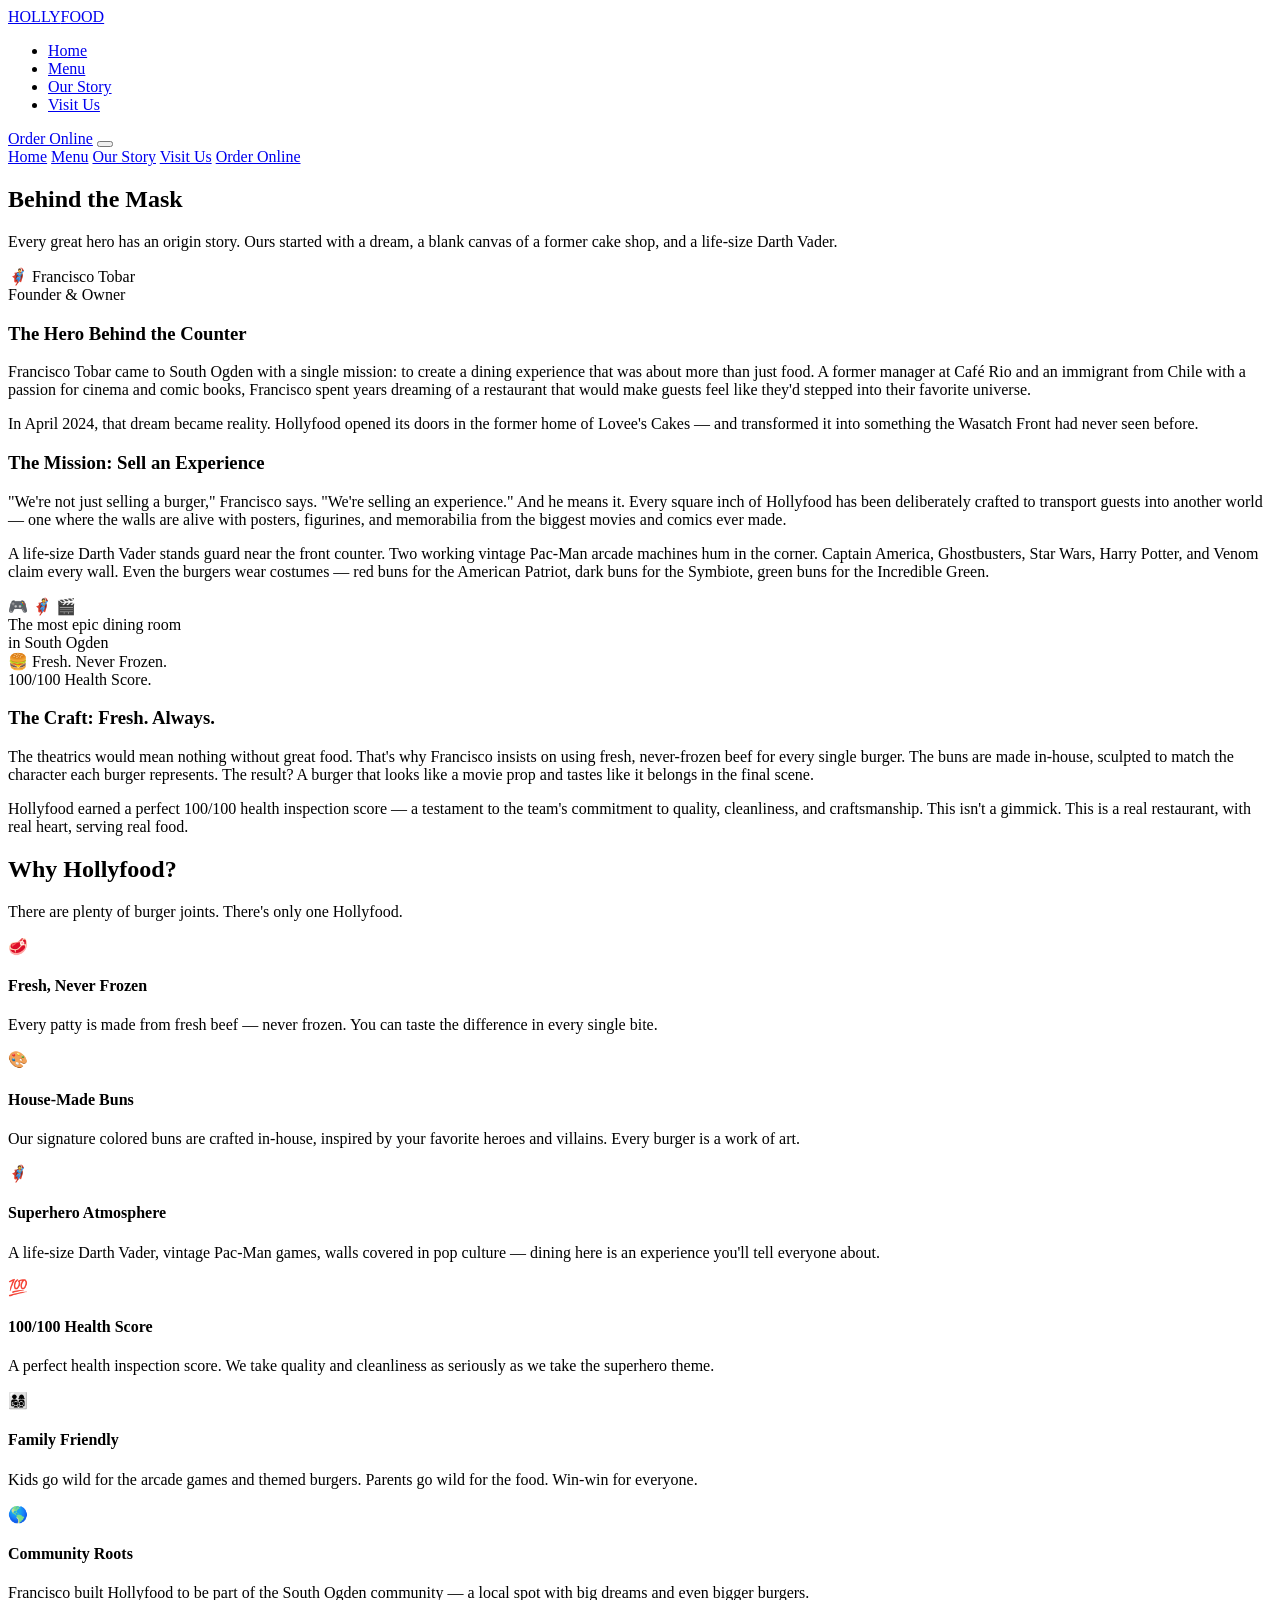
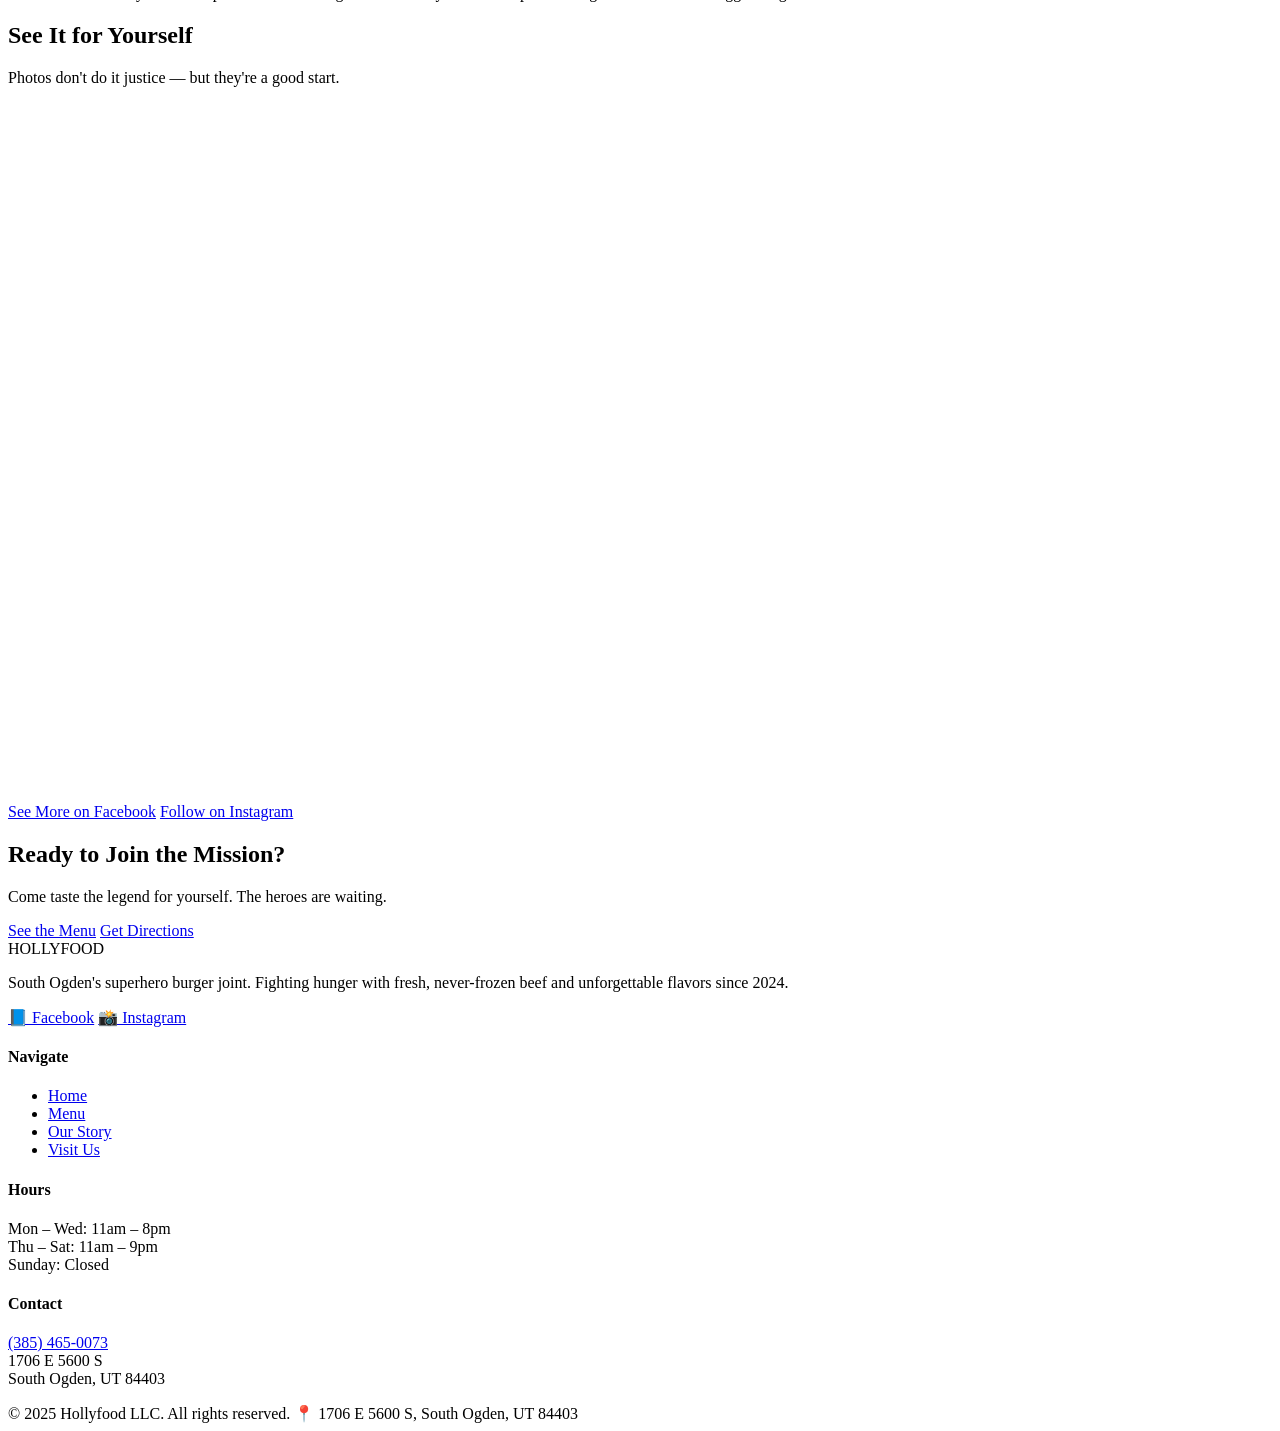
==== about.html @ c7102b8d "Add about.html" ====
<!DOCTYPE html>
<html lang="en">
<head>
  <meta charset="UTF-8" />
  <meta name="viewport" content="width=device-width, initial-scale=1.0" />
  <title>Our Story — Hollyfood | South Ogden's Superhero Burger Bar</title>
  <meta name="description" content="Meet Francisco Tobar and discover how Hollyfood brought South Ogden a superhero-themed burger experience unlike anything else in Utah. Fresh beef, pop culture vibes, and a 100/100 health score." />
  <link rel="stylesheet" href="style.css" />
</head>
<body>

  <!-- ===== NAVBAR ===== -->
  <nav class="navbar">
    <div class="navbar__inner">
      <a href="index.html" class="navbar__logo">HOLLY<span>FOOD</span></a>
      <ul class="navbar__links">
        <li><a href="index.html">Home</a></li>
        <li><a href="menu.html">Menu</a></li>
        <li><a href="about.html" class="active">Our Story</a></li>
        <li><a href="visit.html">Visit Us</a></li>
      </ul>
      <a href="https://order.online/store/hollyfood-south-ogden-28176744" target="_blank" rel="noopener" class="btn btn--primary navbar__order-btn">Order Online</a>
      <button class="navbar__hamburger" id="hamburger" aria-label="Open menu">
        <span></span><span></span><span></span>
      </button>
    </div>
    <div class="navbar__mobile-menu" id="mobileMenu">
      <a href="index.html">Home</a>
      <a href="menu.html">Menu</a>
      <a href="about.html" class="active">Our Story</a>
      <a href="visit.html">Visit Us</a>
      <a href="https://order.online/store/hollyfood-south-ogden-28176744" target="_blank" rel="noopener" class="btn btn--primary">Order Online</a>
    </div>
  </nav>

  <!-- ===== PAGE HERO ===== -->
  <section class="page-hero">
    <h1>Behind the Mask</h1>
    <p>Every great hero has an origin story. Ours started with a dream, a blank canvas of a former cake shop, and a life-size Darth Vader.</p>
  </section>

  <!-- ===== THE ORIGIN STORY ===== -->
  <section class="section section--mid">
    <div class="container">
      <div class="story-section">

        <div class="story-block">
          <div class="story-block__img">
            <!-- Add your photo here: Photo of Francisco Tobar, owner of Hollyfood -->
            🦸‍♂️ Francisco Tobar<br/>Founder &amp; Owner
          </div>
          <div class="story-block__text">
            <h3>The Hero Behind the Counter</h3>
            <p>Francisco Tobar came to South Ogden with a single mission: to create a dining experience that was about more than just food. A former manager at Café Rio and an immigrant from Chile with a passion for cinema and comic books, Francisco spent years dreaming of a restaurant that would make guests feel like they'd stepped into their favorite universe.</p>
            <p>In April 2024, that dream became reality. Hollyfood opened its doors in the former home of Lovee's Cakes — and transformed it into something the Wasatch Front had never seen before.</p>
          </div>
        </div>

        <div class="story-block">
          <div class="story-block__text">
            <h3>The Mission: Sell an Experience</h3>
            <p>"We're not just selling a burger," Francisco says. "We're selling an experience." And he means it. Every square inch of Hollyfood has been deliberately crafted to transport guests into another world — one where the walls are alive with posters, figurines, and memorabilia from the biggest movies and comics ever made.</p>
            <p>A life-size Darth Vader stands guard near the front counter. Two working vintage Pac-Man arcade machines hum in the corner. Captain America, Ghostbusters, Star Wars, Harry Potter, and Venom claim every wall. Even the burgers wear costumes — red buns for the American Patriot, dark buns for the Symbiote, green buns for the Incredible Green.</p>
          </div>
          <div class="story-block__img">
            <!-- Add your photo here: Interior shot showing superhero decor, posters, figurines, memorabilia -->
            🎮 🦸 🎬<br/>The most epic dining room<br/>in South Ogden
          </div>
        </div>

        <div class="story-block">
          <div class="story-block__img">
            <!-- Add your photo here: Close-up of a Hollyfood burger showing the colored bun and fresh ingredients -->
            🍔 Fresh. Never Frozen.<br/>100/100 Health Score.
          </div>
          <div class="story-block__text">
            <h3>The Craft: Fresh. Always.</h3>
            <p>The theatrics would mean nothing without great food. That's why Francisco insists on using fresh, never-frozen beef for every single burger. The buns are made in-house, sculpted to match the character each burger represents. The result? A burger that looks like a movie prop and tastes like it belongs in the final scene.</p>
            <p>Hollyfood earned a perfect 100/100 health inspection score — a testament to the team's commitment to quality, cleanliness, and craftsmanship. This isn't a gimmick. This is a real restaurant, with real heart, serving real food.</p>
          </div>
        </div>

      </div>
    </div>
  </section>

  <!-- ===== WHAT MAKES US DIFFERENT ===== -->
  <section class="section">
    <div class="container">
      <div class="section__header">
        <h2>Why Hollyfood?</h2>
        <p>There are plenty of burger joints. There's only one Hollyfood.</p>
      </div>
      <div class="features-grid">

        <div class="feature-card">
          <div class="feature-card__icon">🥩</div>
          <h4>Fresh, Never Frozen</h4>
          <p>Every patty is made from fresh beef — never frozen. You can taste the difference in every single bite.</p>
        </div>

        <div class="feature-card">
          <div class="feature-card__icon">🎨</div>
          <h4>House-Made Buns</h4>
          <p>Our signature colored buns are crafted in-house, inspired by your favorite heroes and villains. Every burger is a work of art.</p>
        </div>

        <div class="feature-card">
          <div class="feature-card__icon">🦸</div>
          <h4>Superhero Atmosphere</h4>
          <p>A life-size Darth Vader, vintage Pac-Man games, walls covered in pop culture — dining here is an experience you'll tell everyone about.</p>
        </div>

        <div class="feature-card">
          <div class="feature-card__icon">💯</div>
          <h4>100/100 Health Score</h4>
          <p>A perfect health inspection score. We take quality and cleanliness as seriously as we take the superhero theme.</p>
        </div>

        <div class="feature-card">
          <div class="feature-card__icon">👨‍👩‍👧‍👦</div>
          <h4>Family Friendly</h4>
          <p>Kids go wild for the arcade games and themed burgers. Parents go wild for the food. Win-win for everyone.</p>
        </div>

        <div class="feature-card">
          <div class="feature-card__icon">🌎</div>
          <h4>Community Roots</h4>
          <p>Francisco built Hollyfood to be part of the South Ogden community — a local spot with big dreams and even bigger burgers.</p>
        </div>

      </div>
    </div>
  </section>

  <!-- ===== GALLERY TEASER ===== -->
  <section class="section section--mid">
    <div class="container">
      <div class="section__header">
        <h2>See It for Yourself</h2>
        <p>Photos don't do it justice — but they're a good start.</p>
      </div>
      <div style="display: grid; grid-template-columns: repeat(2, 1fr); gap: 16px; max-width: 700px; margin: 0 auto;">
        <!-- Add your photos here: Gallery of restaurant photos -->
        <div style="aspect-ratio: 1; background: var(--color-mid); border-radius: 12px; display: flex; align-items: center; justify-content: center; color: var(--color-muted); font-size: 0.85rem; text-align: center; padding: 16px; border: 1px solid rgba(255,255,255,0.06);"><!-- Add photo: American Patriot burger close-up --></div>
        <div style="aspect-ratio: 1; background: var(--color-mid); border-radius: 12px; display: flex; align-items: center; justify-content: center; color: var(--color-muted); font-size: 0.85rem; text-align: center; padding: 16px; border: 1px solid rgba(255,255,255,0.06);"><!-- Add photo: Symbiote burger with bacon tongue --></div>
        <div style="aspect-ratio: 1; background: var(--color-mid); border-radius: 12px; display: flex; align-items: center; justify-content: center; color: var(--color-muted); font-size: 0.85rem; text-align: center; padding: 16px; border: 1px solid rgba(255,255,255,0.06);"><!-- Add photo: Interior showing Darth Vader figure --></div>
        <div style="aspect-ratio: 1; background: var(--color-mid); border-radius: 12px; display: flex; align-items: center; justify-content: center; color: var(--color-muted); font-size: 0.85rem; text-align: center; padding: 16px; border: 1px solid rgba(255,255,255,0.06);"><!-- Add photo: Vintage Pac-Man arcade games --></div>
      </div>
      <div class="text-center mt-xl">
        <a href="https://www.facebook.com/HollyFood.Utah/" target="_blank" rel="noopener" class="btn btn--accent">See More on Facebook</a>
        <a href="https://www.instagram.com/hollyfoodut/" target="_blank" rel="noopener" class="btn btn--outline">Follow on Instagram</a>
      </div>
    </div>
  </section>

  <!-- ===== CTA ===== -->
  <section class="cta-banner">
    <div class="container">
      <h2>Ready to Join the Mission?</h2>
      <p>Come taste the legend for yourself. The heroes are waiting.</p>
      <div>
        <a href="menu.html" class="btn btn--accent">See the Menu</a>
        <a href="visit.html" class="btn btn--outline">Get Directions</a>
      </div>
    </div>
  </section>

  <!-- ===== FOOTER ===== -->
  <footer class="footer">
    <div class="container">
      <div class="footer__grid">
        <div class="footer__brand">
          <span class="logo">HOLLY<span>FOOD</span></span>
          <p>South Ogden's superhero burger joint. Fighting hunger with fresh, never-frozen beef and unforgettable flavors since 2024.</p>
          <div class="footer__social">
            <a href="https://www.facebook.com/HollyFood.Utah/" target="_blank" rel="noopener">📘 Facebook</a>
            <a href="https://www.instagram.com/hollyfoodut/" target="_blank" rel="noopener">📸 Instagram</a>
          </div>
        </div>
        <div class="footer__col">
          <h4>Navigate</h4>
          <ul>
            <li><a href="index.html">Home</a></li>
            <li><a href="menu.html">Menu</a></li>
            <li><a href="about.html">Our Story</a></li>
            <li><a href="visit.html">Visit Us</a></li>
          </ul>
        </div>
        <div class="footer__col">
          <h4>Hours</h4>
          <p>Mon – Wed: 11am – 8pm<br/>Thu – Sat: 11am – 9pm<br/>Sunday: Closed</p>
          <h4 class="mt-lg">Contact</h4>
          <p><a href="tel:3854650073">(385) 465-0073</a><br/>1706 E 5600 S<br/>South Ogden, UT 84403</p>
        </div>
      </div>
      <div class="footer__bottom">
        <span>© 2025 Hollyfood LLC. All rights reserved.</span>
        <span>📍 1706 E 5600 S, South Ogden, UT 84403</span>
      </div>
    </div>
  </footer>

  <script>
    const hamburger = document.getElementById('hamburger');
    const mobileMenu = document.getElementById('mobileMenu');
    hamburger.addEventListener('click', () => {
      mobileMenu.classList.toggle('open');
    });
  </script>
</body>
</html>
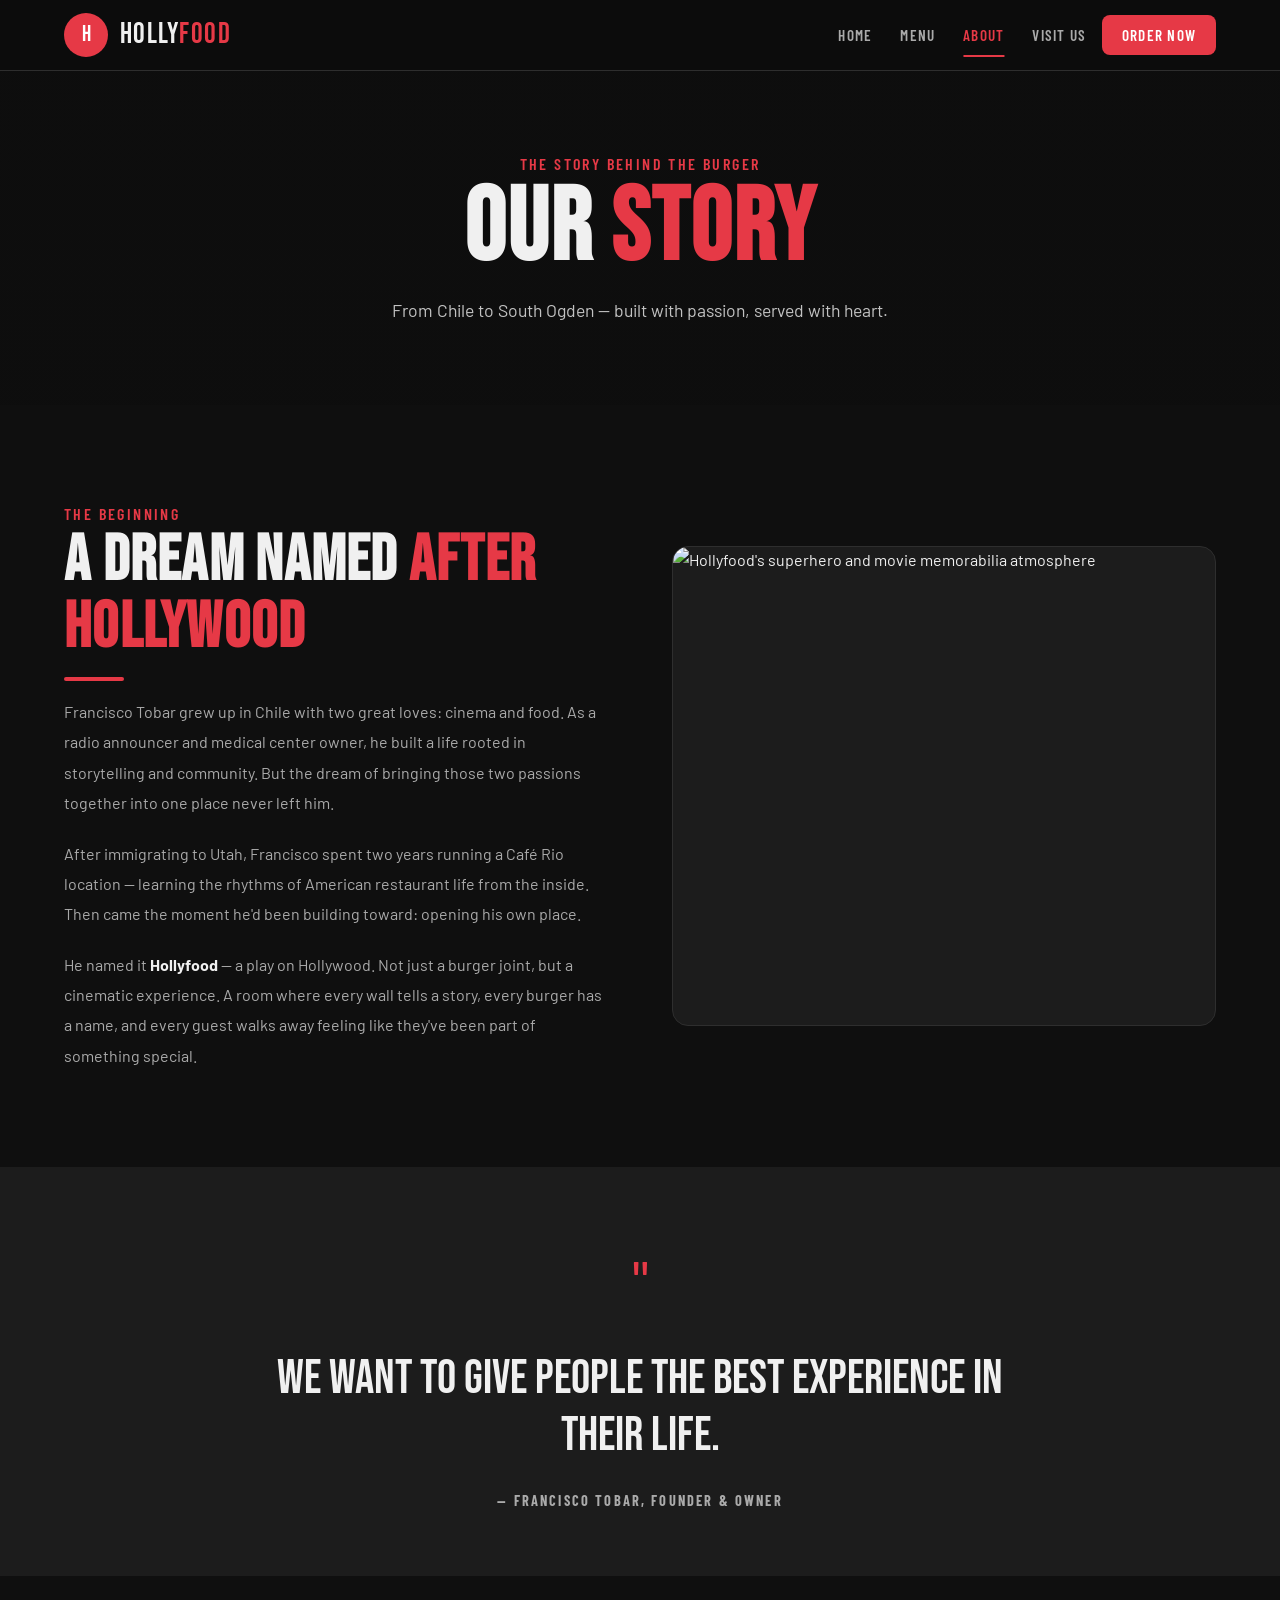
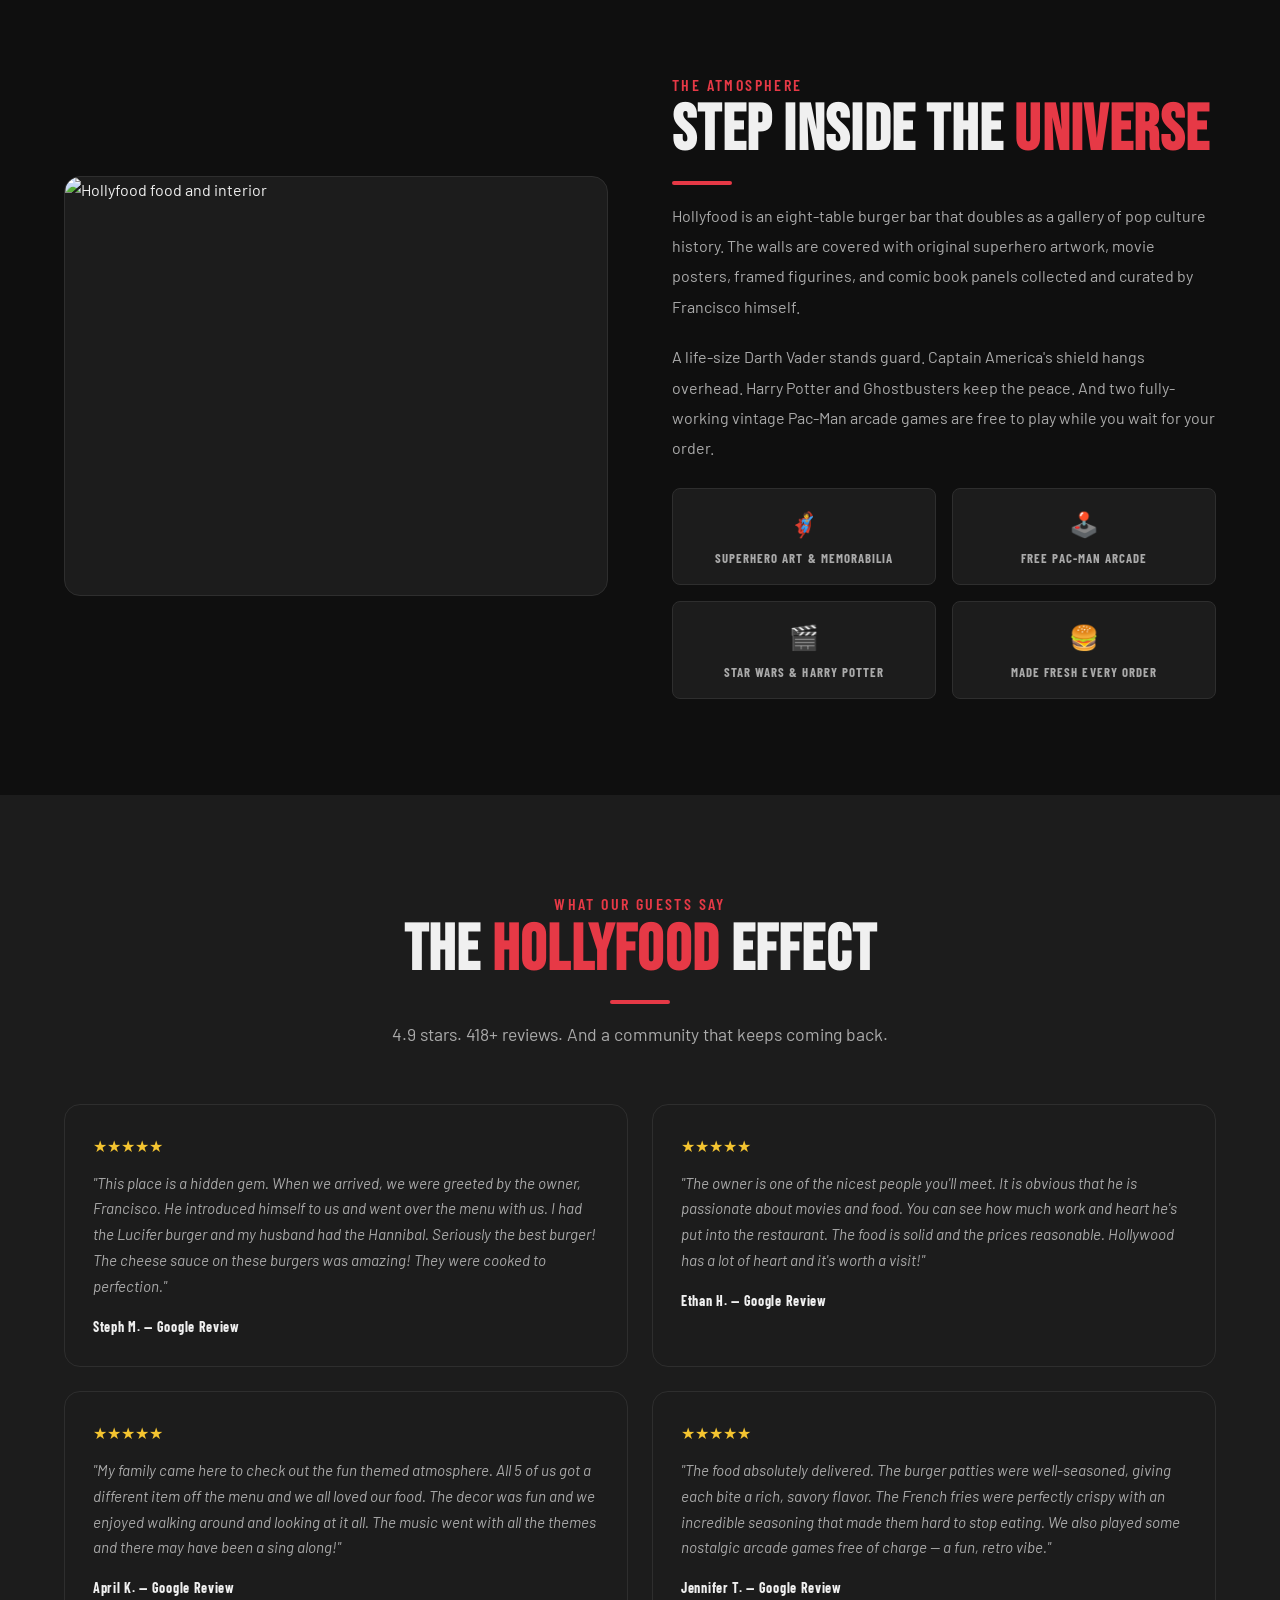
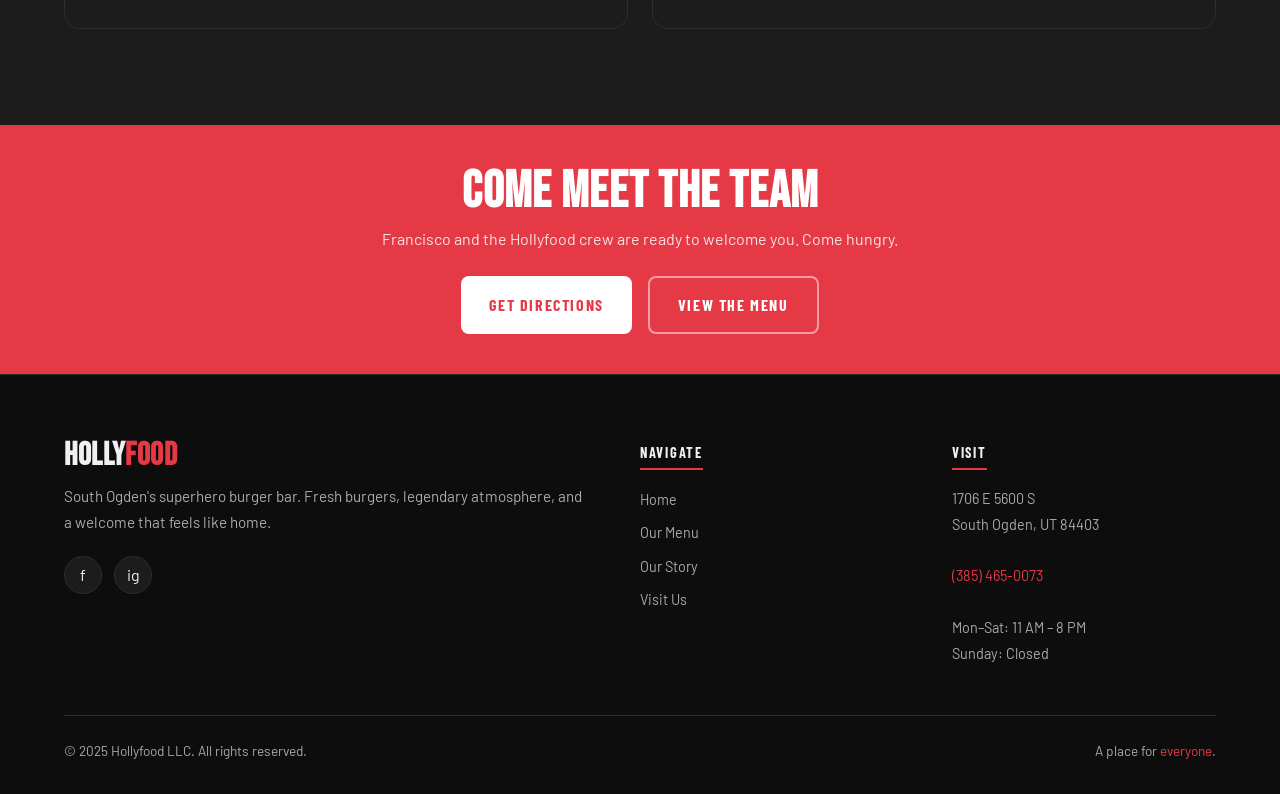
==== commit 31484fec: "Update about.html with refreshed design" ====
--- a/about.html
+++ b/about.html
@@ -4,209 +4,240 @@
   <meta charset="UTF-8" />
   <meta name="viewport" content="width=device-width, initial-scale=1.0" />
   <title>Our Story — Hollyfood | South Ogden's Superhero Burger Bar</title>
-  <meta name="description" content="Meet Francisco Tobar and discover how Hollyfood brought South Ogden a superhero-themed burger experience unlike anything else in Utah. Fresh beef, pop culture vibes, and a 100/100 health score." />
+  <meta name="description" content="Meet Francisco Tobar, the Chilean-born dreamer behind Hollyfood. A burger bar built on passion for cinema, incredible food, and welcoming every guest like family." />
   <link rel="stylesheet" href="style.css" />
 </head>
 <body>
 
-  <!-- ===== NAVBAR ===== -->
-  <nav class="navbar">
-    <div class="navbar__inner">
-      <a href="index.html" class="navbar__logo">HOLLY<span>FOOD</span></a>
-      <ul class="navbar__links">
-        <li><a href="index.html">Home</a></li>
-        <li><a href="menu.html">Menu</a></li>
-        <li><a href="about.html" class="active">Our Story</a></li>
-        <li><a href="visit.html">Visit Us</a></li>
-      </ul>
-      <a href="https://order.online/store/hollyfood-south-ogden-28176744" target="_blank" rel="noopener" class="btn btn--primary navbar__order-btn">Order Online</a>
-      <button class="navbar__hamburger" id="hamburger" aria-label="Open menu">
+  <!-- NAV -->
+  <nav id="main-nav">
+    <div class="nav-inner">
+      <a href="index.html" class="nav-logo" aria-label="Hollyfood Home">
+        <div class="nav-logo-icon">H</div>
+        <span class="nav-logo-text">Holly<span>food</span></span>
+      </a>
+      <div class="nav-links">
+        <a href="index.html">Home</a>
+        <a href="menu.html">Menu</a>
+        <a href="about.html" class="active">About</a>
+        <a href="visit.html">Visit Us</a>
+        <a href="visit.html#order" class="nav-cta">Order Now</a>
+      </div>
+      <button class="nav-toggle" id="nav-toggle" aria-label="Toggle menu">
         <span></span><span></span><span></span>
       </button>
     </div>
-    <div class="navbar__mobile-menu" id="mobileMenu">
+    <div class="nav-mobile" id="nav-mobile">
       <a href="index.html">Home</a>
       <a href="menu.html">Menu</a>
-      <a href="about.html" class="active">Our Story</a>
+      <a href="about.html" class="active">About</a>
       <a href="visit.html">Visit Us</a>
-      <a href="https://order.online/store/hollyfood-south-ogden-28176744" target="_blank" rel="noopener" class="btn btn--primary">Order Online</a>
+      <a href="visit.html#order">Order Now</a>
     </div>
   </nav>
 
-  <!-- ===== PAGE HERO ===== -->
-  <section class="page-hero">
-    <h1>Behind the Mask</h1>
-    <p>Every great hero has an origin story. Ours started with a dream, a blank canvas of a former cake shop, and a life-size Darth Vader.</p>
-  </section>
-
-  <!-- ===== THE ORIGIN STORY ===== -->
-  <section class="section section--mid">
-    <div class="container">
-      <div class="story-section">
-
-        <div class="story-block">
-          <div class="story-block__img">
-            <!-- Add your photo here: Photo of Francisco Tobar, owner of Hollyfood -->
-            🦸‍♂️ Francisco Tobar<br/>Founder &amp; Owner
-          </div>
-          <div class="story-block__text">
-            <h3>The Hero Behind the Counter</h3>
-            <p>Francisco Tobar came to South Ogden with a single mission: to create a dining experience that was about more than just food. A former manager at Café Rio and an immigrant from Chile with a passion for cinema and comic books, Francisco spent years dreaming of a restaurant that would make guests feel like they'd stepped into their favorite universe.</p>
-            <p>In April 2024, that dream became reality. Hollyfood opened its doors in the former home of Lovee's Cakes — and transformed it into something the Wasatch Front had never seen before.</p>
-          </div>
-        </div>
-
-        <div class="story-block">
-          <div class="story-block__text">
-            <h3>The Mission: Sell an Experience</h3>
-            <p>"We're not just selling a burger," Francisco says. "We're selling an experience." And he means it. Every square inch of Hollyfood has been deliberately crafted to transport guests into another world — one where the walls are alive with posters, figurines, and memorabilia from the biggest movies and comics ever made.</p>
-            <p>A life-size Darth Vader stands guard near the front counter. Two working vintage Pac-Man arcade machines hum in the corner. Captain America, Ghostbusters, Star Wars, Harry Potter, and Venom claim every wall. Even the burgers wear costumes — red buns for the American Patriot, dark buns for the Symbiote, green buns for the Incredible Green.</p>
-          </div>
-          <div class="story-block__img">
-            <!-- Add your photo here: Interior shot showing superhero decor, posters, figurines, memorabilia -->
-            🎮 🦸 🎬<br/>The most epic dining room<br/>in South Ogden
-          </div>
-        </div>
-
-        <div class="story-block">
-          <div class="story-block__img">
-            <!-- Add your photo here: Close-up of a Hollyfood burger showing the colored bun and fresh ingredients -->
-            🍔 Fresh. Never Frozen.<br/>100/100 Health Score.
-          </div>
-          <div class="story-block__text">
-            <h3>The Craft: Fresh. Always.</h3>
-            <p>The theatrics would mean nothing without great food. That's why Francisco insists on using fresh, never-frozen beef for every single burger. The buns are made in-house, sculpted to match the character each burger represents. The result? A burger that looks like a movie prop and tastes like it belongs in the final scene.</p>
-            <p>Hollyfood earned a perfect 100/100 health inspection score — a testament to the team's commitment to quality, cleanliness, and craftsmanship. This isn't a gimmick. This is a real restaurant, with real heart, serving real food.</p>
-          </div>
-        </div>
-
-      </div>
-    </div>
-  </section>
-
-  <!-- ===== WHAT MAKES US DIFFERENT ===== -->
-  <section class="section">
-    <div class="container">
-      <div class="section__header">
-        <h2>Why Hollyfood?</h2>
-        <p>There are plenty of burger joints. There's only one Hollyfood.</p>
-      </div>
-      <div class="features-grid">
-
-        <div class="feature-card">
-          <div class="feature-card__icon">🥩</div>
-          <h4>Fresh, Never Frozen</h4>
-          <p>Every patty is made from fresh beef — never frozen. You can taste the difference in every single bite.</p>
-        </div>
-
-        <div class="feature-card">
-          <div class="feature-card__icon">🎨</div>
-          <h4>House-Made Buns</h4>
-          <p>Our signature colored buns are crafted in-house, inspired by your favorite heroes and villains. Every burger is a work of art.</p>
-        </div>
-
-        <div class="feature-card">
-          <div class="feature-card__icon">🦸</div>
-          <h4>Superhero Atmosphere</h4>
-          <p>A life-size Darth Vader, vintage Pac-Man games, walls covered in pop culture — dining here is an experience you'll tell everyone about.</p>
-        </div>
-
-        <div class="feature-card">
-          <div class="feature-card__icon">💯</div>
-          <h4>100/100 Health Score</h4>
-          <p>A perfect health inspection score. We take quality and cleanliness as seriously as we take the superhero theme.</p>
-        </div>
-
-        <div class="feature-card">
-          <div class="feature-card__icon">👨‍👩‍👧‍👦</div>
-          <h4>Family Friendly</h4>
-          <p>Kids go wild for the arcade games and themed burgers. Parents go wild for the food. Win-win for everyone.</p>
-        </div>
-
-        <div class="feature-card">
-          <div class="feature-card__icon">🌎</div>
-          <h4>Community Roots</h4>
-          <p>Francisco built Hollyfood to be part of the South Ogden community — a local spot with big dreams and even bigger burgers.</p>
-        </div>
-
-      </div>
-    </div>
-  </section>
-
-  <!-- ===== GALLERY TEASER ===== -->
-  <section class="section section--mid">
-    <div class="container">
-      <div class="section__header">
-        <h2>See It for Yourself</h2>
-        <p>Photos don't do it justice — but they're a good start.</p>
-      </div>
-      <div style="display: grid; grid-template-columns: repeat(2, 1fr); gap: 16px; max-width: 700px; margin: 0 auto;">
-        <!-- Add your photos here: Gallery of restaurant photos -->
-        <div style="aspect-ratio: 1; background: var(--color-mid); border-radius: 12px; display: flex; align-items: center; justify-content: center; color: var(--color-muted); font-size: 0.85rem; text-align: center; padding: 16px; border: 1px solid rgba(255,255,255,0.06);"><!-- Add photo: American Patriot burger close-up --></div>
-        <div style="aspect-ratio: 1; background: var(--color-mid); border-radius: 12px; display: flex; align-items: center; justify-content: center; color: var(--color-muted); font-size: 0.85rem; text-align: center; padding: 16px; border: 1px solid rgba(255,255,255,0.06);"><!-- Add photo: Symbiote burger with bacon tongue --></div>
-        <div style="aspect-ratio: 1; background: var(--color-mid); border-radius: 12px; display: flex; align-items: center; justify-content: center; color: var(--color-muted); font-size: 0.85rem; text-align: center; padding: 16px; border: 1px solid rgba(255,255,255,0.06);"><!-- Add photo: Interior showing Darth Vader figure --></div>
-        <div style="aspect-ratio: 1; background: var(--color-mid); border-radius: 12px; display: flex; align-items: center; justify-content: center; color: var(--color-muted); font-size: 0.85rem; text-align: center; padding: 16px; border: 1px solid rgba(255,255,255,0.06);"><!-- Add photo: Vintage Pac-Man arcade games --></div>
-      </div>
-      <div class="text-center mt-xl">
-        <a href="https://www.facebook.com/HollyFood.Utah/" target="_blank" rel="noopener" class="btn btn--accent">See More on Facebook</a>
-        <a href="https://www.instagram.com/hollyfoodut/" target="_blank" rel="noopener" class="btn btn--outline">Follow on Instagram</a>
-      </div>
-    </div>
-  </section>
-
-  <!-- ===== CTA ===== -->
-  <section class="cta-banner">
-    <div class="container">
-      <h2>Ready to Join the Mission?</h2>
-      <p>Come taste the legend for yourself. The heroes are waiting.</p>
-      <div>
-        <a href="menu.html" class="btn btn--accent">See the Menu</a>
-        <a href="visit.html" class="btn btn--outline">Get Directions</a>
-      </div>
-    </div>
-  </section>
-
-  <!-- ===== FOOTER ===== -->
-  <footer class="footer">
-    <div class="container">
-      <div class="footer__grid">
-        <div class="footer__brand">
-          <span class="logo">HOLLY<span>FOOD</span></span>
-          <p>South Ogden's superhero burger joint. Fighting hunger with fresh, never-frozen beef and unforgettable flavors since 2024.</p>
-          <div class="footer__social">
-            <a href="https://www.facebook.com/HollyFood.Utah/" target="_blank" rel="noopener">📘 Facebook</a>
-            <a href="https://www.instagram.com/hollyfoodut/" target="_blank" rel="noopener">📸 Instagram</a>
-          </div>
-        </div>
-        <div class="footer__col">
+  <!-- PAGE HERO -->
+  <div class="page-hero">
+    <div class="hero-bg" style="background-image: url('https://maps.googleapis.com/maps/api/place/photo?maxwidth=1400&photo_reference=[base64]&key=AIzaSyDHy2hvJktkHKO5pfXkhJdqltlngdhf1ts'); background-position: center;"></div>
+    <div class="hero-overlay"></div>
+    <div class="page-hero-content">
+      <span class="subheading">The Story Behind the Burger</span>
+      <h1>Our <span class="text-accent">Story</span></h1>
+      <p>From Chile to South Ogden — built with passion, served with heart.</p>
+    </div>
+  </div>
+
+  <!-- THE STORY -->
+  <section>
+    <div class="container">
+      <div class="grid-2" style="gap: 4rem; align-items: center;">
+        <div class="reveal">
+          <span class="subheading">The Beginning</span>
+          <h2>A Dream Named <span class="text-accent">After Hollywood</span></h2>
+          <div class="accent-divider" style="margin: 1rem 0;"></div>
+          <p style="color: var(--color-text-muted); line-height: 1.9; margin-bottom: 1.25rem;">
+            Francisco Tobar grew up in Chile with two great loves: cinema and food. As a radio announcer and medical center owner, he built a life rooted in storytelling and community. But the dream of bringing those two passions together into one place never left him.
+          </p>
+          <p style="color: var(--color-text-muted); line-height: 1.9; margin-bottom: 1.25rem;">
+            After immigrating to Utah, Francisco spent two years running a Café Rio location — learning the rhythms of American restaurant life from the inside. Then came the moment he'd been building toward: opening his own place.
+          </p>
+          <p style="color: var(--color-text-muted); line-height: 1.9;">
+            He named it <strong style="color: var(--color-text);">Hollyfood</strong> — a play on Hollywood. Not just a burger joint, but a cinematic experience. A room where every wall tells a story, every burger has a name, and every guest walks away feeling like they've been part of something special.
+          </p>
+        </div>
+        <div class="reveal reveal-delay-2">
+          <div class="photo-card card" style="height: 480px;">
+            <img
+              src="https://maps.googleapis.com/maps/api/place/photo?maxwidth=800&photo_reference=[base64]&key=AIzaSyDHy2hvJktkHKO5pfXkhJdqltlngdhf1ts"
+              alt="Hollyfood's superhero and movie memorabilia atmosphere"
+              style="width:100%; height:100%; object-fit: cover;"
+            />
+          </div>
+        </div>
+      </div>
+    </div>
+  </section>
+
+  <!-- MISSION QUOTE -->
+  <section class="bg-surface" style="padding: 4rem 0;">
+    <div class="container text-center">
+      <div class="reveal">
+        <div style="font-size: 4rem; margin-bottom: 1rem; color: var(--color-accent);">"</div>
+        <blockquote style="font-family: var(--font-heading); font-size: clamp(1.8rem, 4vw, 3rem); line-height: 1.2; color: var(--color-text); max-width: 800px; margin: 0 auto;">
+          We want to give people the best experience in their life.
+        </blockquote>
+        <div style="font-family: var(--font-subheading); font-size: 0.9rem; font-weight: 700; letter-spacing: 0.15em; text-transform: uppercase; color: var(--color-text-muted); margin-top: 1.5rem;">
+          — Francisco Tobar, Founder &amp; Owner
+        </div>
+      </div>
+    </div>
+  </section>
+
+  <!-- THE PLACE -->
+  <section>
+    <div class="container">
+      <div class="grid-2" style="gap: 4rem; align-items: center;">
+        <div class="reveal">
+          <div class="photo-card card" style="height: 420px;">
+            <img
+              src="https://maps.googleapis.com/maps/api/place/photo?maxwidth=800&photo_reference=[base64]&key=AIzaSyDHy2hvJktkHKO5pfXkhJdqltlngdhf1ts"
+              alt="Hollyfood food and interior"
+              style="width:100%; height:100%; object-fit:cover;"
+            />
+          </div>
+        </div>
+        <div class="reveal reveal-delay-2">
+          <span class="subheading">The Atmosphere</span>
+          <h2>Step Inside the <span class="text-accent">Universe</span></h2>
+          <div class="accent-divider" style="margin: 1rem 0;"></div>
+          <p style="color: var(--color-text-muted); line-height: 1.9; margin-bottom: 1.25rem;">
+            Hollyfood is an eight-table burger bar that doubles as a gallery of pop culture history. The walls are covered with original superhero artwork, movie posters, framed figurines, and comic book panels collected and curated by Francisco himself.
+          </p>
+          <p style="color: var(--color-text-muted); line-height: 1.9; margin-bottom: 1.5rem;">
+            A life-size Darth Vader stands guard. Captain America's shield hangs overhead. Harry Potter and Ghostbusters keep the peace. And two fully-working vintage Pac-Man arcade games are free to play while you wait for your order.
+          </p>
+          <div class="grid-2" style="gap: 1rem;">
+            <div style="background: var(--color-surface); border: 1px solid var(--color-border); border-radius: var(--radius); padding: 1rem; text-align: center;">
+              <div style="font-size: 1.5rem; margin-bottom: 0.3rem;">🦸</div>
+              <div style="font-family: var(--font-subheading); font-size: 0.8rem; font-weight: 700; text-transform: uppercase; letter-spacing: 0.08em; color: var(--color-text-muted);">Superhero Art &amp; Memorabilia</div>
+            </div>
+            <div style="background: var(--color-surface); border: 1px solid var(--color-border); border-radius: var(--radius); padding: 1rem; text-align: center;">
+              <div style="font-size: 1.5rem; margin-bottom: 0.3rem;">🕹️</div>
+              <div style="font-family: var(--font-subheading); font-size: 0.8rem; font-weight: 700; text-transform: uppercase; letter-spacing: 0.08em; color: var(--color-text-muted);">Free Pac-Man Arcade</div>
+            </div>
+            <div style="background: var(--color-surface); border: 1px solid var(--color-border); border-radius: var(--radius); padding: 1rem; text-align: center;">
+              <div style="font-size: 1.5rem; margin-bottom: 0.3rem;">🎬</div>
+              <div style="font-family: var(--font-subheading); font-size: 0.8rem; font-weight: 700; text-transform: uppercase; letter-spacing: 0.08em; color: var(--color-text-muted);">Star Wars &amp; Harry Potter</div>
+            </div>
+            <div style="background: var(--color-surface); border: 1px solid var(--color-border); border-radius: var(--radius); padding: 1rem; text-align: center;">
+              <div style="font-size: 1.5rem; margin-bottom: 0.3rem;">🍔</div>
+              <div style="font-family: var(--font-subheading); font-size: 0.8rem; font-weight: 700; text-transform: uppercase; letter-spacing: 0.08em; color: var(--color-text-muted);">Made Fresh Every Order</div>
+            </div>
+          </div>
+        </div>
+      </div>
+    </div>
+  </section>
+
+  <!-- REVIEWS -->
+  <section class="bg-surface">
+    <div class="container">
+      <div class="section-header reveal">
+        <span class="subheading">What Our Guests Say</span>
+        <h2>The <span class="text-accent">Hollyfood</span> Effect</h2>
+        <div class="accent-divider"></div>
+        <p>4.9 stars. 418+ reviews. And a community that keeps coming back.</p>
+      </div>
+      <div class="grid-2">
+        <div class="review-card reveal reveal-delay-1">
+          <div class="review-stars">★★★★★</div>
+          <p class="review-text">"This place is a hidden gem. When we arrived, we were greeted by the owner, Francisco. He introduced himself to us and went over the menu with us. I had the Lucifer burger and my husband had the Hannibal. Seriously the best burger! The cheese sauce on these burgers was amazing! They were cooked to perfection."</p>
+          <div class="review-author">Steph M. — Google Review</div>
+        </div>
+        <div class="review-card reveal reveal-delay-2">
+          <div class="review-stars">★★★★★</div>
+          <p class="review-text">"The owner is one of the nicest people you'll meet. It is obvious that he is passionate about movies and food. You can see how much work and heart he's put into the restaurant. The food is solid and the prices reasonable. Hollywood has a lot of heart and it's worth a visit!"</p>
+          <div class="review-author">Ethan H. — Google Review</div>
+        </div>
+        <div class="review-card reveal reveal-delay-1">
+          <div class="review-stars">★★★★★</div>
+          <p class="review-text">"My family came here to check out the fun themed atmosphere. All 5 of us got a different item off the menu and we all loved our food. The decor was fun and we enjoyed walking around and looking at it all. The music went with all the themes and there may have been a sing along!"</p>
+          <div class="review-author">April K. — Google Review</div>
+        </div>
+        <div class="review-card reveal reveal-delay-2">
+          <div class="review-stars">★★★★★</div>
+          <p class="review-text">"The food absolutely delivered. The burger patties were well-seasoned, giving each bite a rich, savory flavor. The French fries were perfectly crispy with an incredible seasoning that made them hard to stop eating. We also played some nostalgic arcade games free of charge — a fun, retro vibe."</p>
+          <div class="review-author">Jennifer T. — Google Review</div>
+        </div>
+      </div>
+    </div>
+  </section>
+
+  <!-- CTA -->
+  <div class="cta-strip reveal">
+    <div class="container">
+      <h2>Come Meet the Team</h2>
+      <p>Francisco and the Hollyfood crew are ready to welcome you. Come hungry.</p>
+      <div style="display: flex; gap: 1rem; justify-content: center; flex-wrap: wrap; margin-top: 1.25rem;">
+        <a href="visit.html" class="btn" style="background:#fff; color: var(--color-accent);">Get Directions</a>
+        <a href="menu.html" class="btn btn-outline">View the Menu</a>
+      </div>
+    </div>
+  </div>
+
+  <!-- FOOTER -->
+  <footer>
+    <div class="container">
+      <div class="footer-grid">
+        <div class="footer-brand">
+          <h3>Holly<span>food</span></h3>
+          <p>South Ogden's superhero burger bar. Fresh burgers, legendary atmosphere, and a welcome that feels like home.</p>
+          <div class="footer-social">
+            <a href="https://www.facebook.com/HollyFood.Utah/" target="_blank" rel="noopener" title="Facebook">f</a>
+            <a href="https://www.instagram.com/hollyfoodut/" target="_blank" rel="noopener" title="Instagram">ig</a>
+          </div>
+        </div>
+        <div class="footer-col">
           <h4>Navigate</h4>
           <ul>
             <li><a href="index.html">Home</a></li>
-            <li><a href="menu.html">Menu</a></li>
+            <li><a href="menu.html">Our Menu</a></li>
             <li><a href="about.html">Our Story</a></li>
             <li><a href="visit.html">Visit Us</a></li>
           </ul>
         </div>
-        <div class="footer__col">
-          <h4>Hours</h4>
-          <p>Mon – Wed: 11am – 8pm<br/>Thu – Sat: 11am – 9pm<br/>Sunday: Closed</p>
-          <h4 class="mt-lg">Contact</h4>
-          <p><a href="tel:3854650073">(385) 465-0073</a><br/>1706 E 5600 S<br/>South Ogden, UT 84403</p>
-        </div>
-      </div>
-      <div class="footer__bottom">
-        <span>© 2025 Hollyfood LLC. All rights reserved.</span>
-        <span>📍 1706 E 5600 S, South Ogden, UT 84403</span>
+        <div class="footer-col">
+          <h4>Visit</h4>
+          <address>
+            1706 E 5600 S<br />
+            South Ogden, UT 84403<br /><br />
+            <a href="tel:+13854650073">(385) 465-0073</a><br /><br />
+            Mon–Sat: 11 AM – 8 PM<br />
+            Sunday: Closed
+          </address>
+        </div>
+      </div>
+      <div class="footer-bottom">
+        <p>&copy; 2025 Hollyfood LLC. All rights reserved.</p>
+        <p>A place for <span style="color: var(--color-accent);">everyone</span>.</p>
       </div>
     </div>
   </footer>
 
   <script>
-    const hamburger = document.getElementById('hamburger');
-    const mobileMenu = document.getElementById('mobileMenu');
-    hamburger.addEventListener('click', () => {
-      mobileMenu.classList.toggle('open');
+    const toggle = document.getElementById('nav-toggle');
+    const mobile = document.getElementById('nav-mobile');
+    toggle.addEventListener('click', () => {
+      toggle.classList.toggle('open');
+      mobile.classList.toggle('open');
     });
+    window.addEventListener('scroll', () => {
+      document.getElementById('main-nav').classList.toggle('scrolled', window.scrollY > 50);
+    });
+    const observer = new IntersectionObserver((entries) => {
+      entries.forEach(e => { if (e.isIntersecting) e.target.classList.add('visible'); });
+    }, { threshold: 0.12 });
+    document.querySelectorAll('.reveal').forEach(el => observer.observe(el));
   </script>
 </body>
 </html>
--- a/style.css
+++ b/style.css
@@ -0,0 +1,1174 @@
+/* ==============================
+   HOLLYFOOD — Global Stylesheet
+   Cinematic superhero burger joint
+   ============================== */
+
+@import url('https://fonts.googleapis.com/css2?family=Bebas+Neue&family=Barlow:wght@400;500;600;700&family=Barlow+Condensed:wght@600;700&display=swap');
+
+:root {
+  --color-primary: #0d0d0d;
+  --color-secondary: #1a1a2e;
+  --color-accent: #e63946;
+  --color-gold: #f4c430;
+  --color-bg: #0f0f0f;
+  --color-surface: #1c1c1c;
+  --color-surface2: #242424;
+  --color-text: #f0f0f0;
+  --color-text-muted: #aaaaaa;
+  --color-border: #2e2e2e;
+  --font-heading: 'Bebas Neue', sans-serif;
+  --font-subheading: 'Barlow Condensed', sans-serif;
+  --font-body: 'Barlow', sans-serif;
+  --radius: 8px;
+  --radius-lg: 16px;
+  --shadow: 0 4px 20px rgba(0, 0, 0, 0.4);
+  --shadow-lg: 0 12px 40px rgba(0, 0, 0, 0.6);
+  --shadow-accent: 0 4px 20px rgba(230, 57, 70, 0.35);
+  --transition: all 0.3s ease;
+}
+
+/* ===== RESET ===== */
+*, *::before, *::after {
+  box-sizing: border-box;
+  margin: 0;
+  padding: 0;
+}
+
+html {
+  scroll-behavior: smooth;
+  font-size: 16px;
+}
+
+body {
+  font-family: var(--font-body);
+  background-color: var(--color-bg);
+  color: var(--color-text);
+  line-height: 1.6;
+  overflow-x: hidden;
+}
+
+img {
+  max-width: 100%;
+  height: auto;
+  display: block;
+}
+
+a {
+  color: inherit;
+  text-decoration: none;
+}
+
+ul { list-style: none; }
+
+/* ===== TYPOGRAPHY ===== */
+h1, h2, h3, h4 {
+  font-family: var(--font-heading);
+  line-height: 1.05;
+  letter-spacing: 0.02em;
+}
+
+h1 { font-size: clamp(3rem, 8vw, 7rem); }
+h2 { font-size: clamp(2.4rem, 5vw, 4rem); }
+h3 { font-size: clamp(1.6rem, 3vw, 2.2rem); }
+
+.subheading {
+  font-family: var(--font-subheading);
+  font-size: 1rem;
+  font-weight: 600;
+  letter-spacing: 0.15em;
+  text-transform: uppercase;
+  color: var(--color-accent);
+  margin-bottom: 0.5rem;
+}
+
+/* ===== SCROLL REVEAL ===== */
+.reveal {
+  opacity: 0;
+  transform: translateY(30px);
+  transition: opacity 0.6s ease, transform 0.6s ease;
+}
+.reveal.visible {
+  opacity: 1;
+  transform: translateY(0);
+}
+.reveal-delay-1 { transition-delay: 0.1s; }
+.reveal-delay-2 { transition-delay: 0.2s; }
+.reveal-delay-3 { transition-delay: 0.3s; }
+.reveal-delay-4 { transition-delay: 0.4s; }
+
+/* ===== NAV ===== */
+nav {
+  position: fixed;
+  top: 0;
+  left: 0;
+  right: 0;
+  z-index: 1000;
+  background: rgba(13, 13, 13, 0.9);
+  backdrop-filter: blur(12px);
+  -webkit-backdrop-filter: blur(12px);
+  border-bottom: 1px solid var(--color-border);
+  transition: var(--transition);
+}
+
+nav.scrolled {
+  box-shadow: 0 2px 20px rgba(0, 0, 0, 0.6);
+  background: rgba(13, 13, 13, 0.98);
+}
+
+.nav-inner {
+  max-width: 1200px;
+  margin: 0 auto;
+  padding: 0 1.5rem;
+  height: 70px;
+  display: flex;
+  align-items: center;
+  justify-content: space-between;
+}
+
+.nav-logo {
+  display: flex;
+  align-items: center;
+  gap: 0.75rem;
+}
+
+.nav-logo-icon {
+  width: 44px;
+  height: 44px;
+  background: var(--color-accent);
+  border-radius: 50%;
+  display: flex;
+  align-items: center;
+  justify-content: center;
+  font-family: var(--font-heading);
+  font-size: 1.4rem;
+  color: #fff;
+  flex-shrink: 0;
+}
+
+.nav-logo-text {
+  font-family: var(--font-heading);
+  font-size: 1.8rem;
+  letter-spacing: 0.05em;
+  color: var(--color-text);
+}
+
+.nav-logo-text span {
+  color: var(--color-accent);
+}
+
+.nav-links {
+  display: none;
+  gap: 0.25rem;
+  align-items: center;
+}
+
+.nav-links a {
+  font-family: var(--font-subheading);
+  font-size: 0.95rem;
+  font-weight: 600;
+  letter-spacing: 0.08em;
+  text-transform: uppercase;
+  padding: 0.5rem 0.75rem;
+  border-radius: var(--radius);
+  color: var(--color-text-muted);
+  transition: var(--transition);
+  position: relative;
+}
+
+.nav-links a::after {
+  content: '';
+  position: absolute;
+  bottom: -2px;
+  left: 50%;
+  transform: translateX(-50%);
+  width: 0;
+  height: 2px;
+  background: var(--color-accent);
+  transition: width 0.3s ease;
+}
+
+.nav-links a:hover,
+.nav-links a.active {
+  color: var(--color-text);
+}
+
+.nav-links a:hover::after,
+.nav-links a.active::after {
+  width: calc(100% - 1.5rem);
+}
+
+.nav-links a.active {
+  color: var(--color-accent);
+}
+
+.nav-cta {
+  background: var(--color-accent) !important;
+  color: #fff !important;
+  padding: 0.5rem 1.25rem !important;
+  border-radius: var(--radius) !important;
+}
+
+.nav-cta:hover {
+  background: #c1121f !important;
+}
+
+.nav-cta::after {
+  display: none !important;
+}
+
+/* Hamburger */
+.nav-toggle {
+  display: flex;
+  flex-direction: column;
+  justify-content: center;
+  gap: 5px;
+  width: 36px;
+  height: 36px;
+  cursor: pointer;
+  background: none;
+  border: none;
+  padding: 4px;
+}
+
+.nav-toggle span {
+  display: block;
+  width: 100%;
+  height: 2px;
+  background: var(--color-text);
+  transition: var(--transition);
+  border-radius: 2px;
+}
+
+.nav-toggle.open span:nth-child(1) {
+  transform: translateY(7px) rotate(45deg);
+}
+.nav-toggle.open span:nth-child(2) {
+  opacity: 0;
+}
+.nav-toggle.open span:nth-child(3) {
+  transform: translateY(-7px) rotate(-45deg);
+}
+
+/* Mobile menu */
+.nav-mobile {
+  display: none;
+  flex-direction: column;
+  background: rgba(13, 13, 13, 0.98);
+  border-top: 1px solid var(--color-border);
+  padding: 1rem 1.5rem 1.5rem;
+  gap: 0.25rem;
+}
+
+.nav-mobile.open {
+  display: flex;
+}
+
+.nav-mobile a {
+  font-family: var(--font-subheading);
+  font-size: 1.1rem;
+  font-weight: 600;
+  letter-spacing: 0.08em;
+  text-transform: uppercase;
+  padding: 0.75rem 0;
+  border-bottom: 1px solid var(--color-border);
+  color: var(--color-text-muted);
+  transition: var(--transition);
+}
+
+.nav-mobile a:last-child { border-bottom: none; }
+
+.nav-mobile a:hover,
+.nav-mobile a.active {
+  color: var(--color-accent);
+  padding-left: 0.5rem;
+}
+
+@media (min-width: 768px) {
+  .nav-links { display: flex; }
+  .nav-toggle { display: none; }
+}
+
+/* ===== HERO ===== */
+.hero {
+  position: relative;
+  min-height: 92vh;
+  display: flex;
+  align-items: center;
+  justify-content: center;
+  overflow: hidden;
+}
+
+.hero-bg {
+  position: absolute;
+  inset: 0;
+  background-size: cover;
+  background-position: center;
+  background-repeat: no-repeat;
+  transform: scale(1.05);
+  transition: transform 8s ease;
+}
+
+.hero.loaded .hero-bg {
+  transform: scale(1);
+}
+
+.hero-overlay {
+  position: absolute;
+  inset: 0;
+  background: linear-gradient(
+    135deg,
+    rgba(13, 13, 13, 0.88) 0%,
+    rgba(26, 26, 46, 0.75) 50%,
+    rgba(13, 13, 13, 0.82) 100%
+  );
+}
+
+.hero-content {
+  position: relative;
+  z-index: 2;
+  text-align: center;
+  padding: 2rem 1.5rem;
+  max-width: 900px;
+  margin: 0 auto;
+}
+
+.hero-badge {
+  display: inline-block;
+  font-family: var(--font-subheading);
+  font-size: 0.85rem;
+  font-weight: 700;
+  letter-spacing: 0.2em;
+  text-transform: uppercase;
+  color: var(--color-gold);
+  background: rgba(244, 196, 48, 0.12);
+  border: 1px solid rgba(244, 196, 48, 0.3);
+  padding: 0.4rem 1rem;
+  border-radius: 100px;
+  margin-bottom: 1.25rem;
+  animation: fadeInDown 0.8s ease forwards;
+}
+
+.hero h1 {
+  color: #fff;
+  text-shadow: 0 4px 30px rgba(0,0,0,0.8);
+  animation: fadeInUp 0.9s ease 0.15s both;
+  margin-bottom: 0.5rem;
+}
+
+.hero h1 span {
+  color: var(--color-accent);
+}
+
+.hero-sub {
+  font-family: var(--font-subheading);
+  font-size: clamp(1.2rem, 2.5vw, 1.7rem);
+  font-weight: 600;
+  letter-spacing: 0.05em;
+  color: rgba(255,255,255,0.8);
+  margin-bottom: 1.25rem;
+  animation: fadeInUp 0.9s ease 0.25s both;
+}
+
+.hero-desc {
+  font-size: 1.05rem;
+  color: rgba(255,255,255,0.7);
+  max-width: 560px;
+  margin: 0 auto 2rem;
+  animation: fadeInUp 0.9s ease 0.35s both;
+}
+
+.hero-stars {
+  color: var(--color-gold);
+  font-size: 1.1rem;
+  margin-bottom: 0.25rem;
+  animation: fadeInUp 0.9s ease 0.4s both;
+}
+
+.hero-stars span {
+  color: rgba(255,255,255,0.7);
+  font-size: 0.9rem;
+  font-family: var(--font-body);
+  margin-left: 0.5rem;
+}
+
+.hero-btns {
+  display: flex;
+  gap: 1rem;
+  justify-content: center;
+  flex-wrap: wrap;
+  margin-top: 1.75rem;
+  animation: fadeInUp 0.9s ease 0.5s both;
+}
+
+@keyframes fadeInUp {
+  from { opacity: 0; transform: translateY(25px); }
+  to { opacity: 1; transform: translateY(0); }
+}
+
+@keyframes fadeInDown {
+  from { opacity: 0; transform: translateY(-15px); }
+  to { opacity: 1; transform: translateY(0); }
+}
+
+/* ===== BUTTONS ===== */
+.btn {
+  display: inline-flex;
+  align-items: center;
+  gap: 0.5rem;
+  font-family: var(--font-subheading);
+  font-size: 1rem;
+  font-weight: 700;
+  letter-spacing: 0.1em;
+  text-transform: uppercase;
+  padding: 0.875rem 1.75rem;
+  border-radius: var(--radius);
+  cursor: pointer;
+  border: none;
+  transition: var(--transition);
+}
+
+.btn:hover {
+  transform: translateY(-3px);
+  box-shadow: 0 8px 25px rgba(0,0,0,0.4);
+}
+
+.btn-primary {
+  background: var(--color-accent);
+  color: #fff;
+  box-shadow: var(--shadow-accent);
+}
+
+.btn-primary:hover {
+  background: #c1121f;
+  box-shadow: 0 8px 30px rgba(230, 57, 70, 0.5);
+}
+
+.btn-outline {
+  background: transparent;
+  color: #fff;
+  border: 2px solid rgba(255,255,255,0.5);
+}
+
+.btn-outline:hover {
+  background: rgba(255,255,255,0.1);
+  border-color: #fff;
+}
+
+.btn-gold {
+  background: var(--color-gold);
+  color: #000;
+}
+
+.btn-gold:hover {
+  background: #e0b020;
+  filter: brightness(1.05);
+}
+
+/* ===== LAYOUT ===== */
+.container {
+  max-width: 1200px;
+  margin: 0 auto;
+  padding: 0 1.5rem;
+}
+
+section {
+  padding: 5rem 0;
+}
+
+.section-header {
+  text-align: center;
+  margin-bottom: 3.5rem;
+}
+
+.section-header h2 { margin-bottom: 0.75rem; }
+
+.section-header p {
+  color: var(--color-text-muted);
+  font-size: 1.1rem;
+  max-width: 600px;
+  margin: 0 auto;
+}
+
+/* ===== CARDS ===== */
+.card {
+  background: var(--color-surface);
+  border: 1px solid var(--color-border);
+  border-radius: var(--radius-lg);
+  overflow: hidden;
+  transition: var(--transition);
+}
+
+.card:hover {
+  transform: translateY(-6px);
+  box-shadow: 0 16px 45px rgba(0, 0, 0, 0.5);
+  border-color: var(--color-accent);
+}
+
+/* ===== PHOTO CARDS ===== */
+.photo-card { overflow: hidden; }
+.photo-card img {
+  width: 100%;
+  height: 100%;
+  object-fit: cover;
+  transition: transform 0.5s ease;
+}
+.photo-card:hover img {
+  transform: scale(1.06);
+}
+
+/* ===== DIVIDER ===== */
+.accent-divider {
+  width: 60px;
+  height: 4px;
+  background: var(--color-accent);
+  border-radius: 2px;
+  margin: 1rem auto;
+}
+
+/* ===== GRID HELPERS ===== */
+.grid-2 {
+  display: grid;
+  grid-template-columns: 1fr;
+  gap: 1.5rem;
+}
+
+.grid-3 {
+  display: grid;
+  grid-template-columns: 1fr;
+  gap: 1.5rem;
+}
+
+.grid-4 {
+  display: grid;
+  grid-template-columns: repeat(2, 1fr);
+  gap: 1rem;
+}
+
+@media (min-width: 640px) {
+  .grid-3 { grid-template-columns: repeat(2, 1fr); }
+}
+
+@media (min-width: 768px) {
+  .grid-2 { grid-template-columns: repeat(2, 1fr); }
+  .grid-3 { grid-template-columns: repeat(3, 1fr); }
+  .grid-4 { grid-template-columns: repeat(4, 1fr); }
+}
+
+/* ===== BADGES / TAGS ===== */
+.tag {
+  display: inline-block;
+  font-family: var(--font-subheading);
+  font-size: 0.75rem;
+  font-weight: 700;
+  letter-spacing: 0.1em;
+  text-transform: uppercase;
+  padding: 0.2rem 0.6rem;
+  border-radius: 4px;
+  background: rgba(230, 57, 70, 0.15);
+  color: var(--color-accent);
+  border: 1px solid rgba(230, 57, 70, 0.3);
+}
+
+.tag-gold {
+  background: rgba(244, 196, 48, 0.15);
+  color: var(--color-gold);
+  border-color: rgba(244, 196, 48, 0.3);
+}
+
+/* ===== REVIEW CARD ===== */
+.review-card {
+  background: var(--color-surface);
+  border: 1px solid var(--color-border);
+  border-radius: var(--radius-lg);
+  padding: 1.75rem;
+  transition: var(--transition);
+}
+
+.review-card:hover {
+  transform: translateY(-4px);
+  border-color: var(--color-accent);
+  box-shadow: 0 10px 30px rgba(0,0,0,0.4);
+}
+
+.review-stars {
+  color: var(--color-gold);
+  font-size: 1rem;
+  margin-bottom: 0.75rem;
+}
+
+.review-text {
+  font-size: 0.95rem;
+  color: var(--color-text-muted);
+  line-height: 1.7;
+  margin-bottom: 1rem;
+  font-style: italic;
+}
+
+.review-author {
+  font-family: var(--font-subheading);
+  font-size: 0.875rem;
+  font-weight: 700;
+  letter-spacing: 0.05em;
+  color: var(--color-text);
+}
+
+/* ===== STATS BAR ===== */
+.stats-bar {
+  background: var(--color-surface);
+  border-top: 1px solid var(--color-border);
+  border-bottom: 1px solid var(--color-border);
+  padding: 2.5rem 0;
+}
+
+.stats-grid {
+  display: grid;
+  grid-template-columns: repeat(2, 1fr);
+  gap: 2rem;
+  text-align: center;
+}
+
+@media (min-width: 768px) {
+  .stats-grid { grid-template-columns: repeat(4, 1fr); }
+}
+
+.stat-number {
+  font-family: var(--font-heading);
+  font-size: 3rem;
+  color: var(--color-accent);
+  line-height: 1;
+}
+
+.stat-label {
+  font-family: var(--font-subheading);
+  font-size: 0.85rem;
+  font-weight: 600;
+  letter-spacing: 0.1em;
+  text-transform: uppercase;
+  color: var(--color-text-muted);
+  margin-top: 0.4rem;
+}
+
+/* ===== FOOTER ===== */
+footer {
+  background: var(--color-primary);
+  border-top: 1px solid var(--color-border);
+  padding: 4rem 0 2rem;
+}
+
+.footer-grid {
+  display: grid;
+  grid-template-columns: 1fr;
+  gap: 3rem;
+  margin-bottom: 3rem;
+}
+
+@media (min-width: 768px) {
+  .footer-grid { grid-template-columns: 2fr 1fr 1fr; }
+}
+
+.footer-brand h3 {
+  font-family: var(--font-heading);
+  font-size: 2rem;
+  color: var(--color-text);
+  margin-bottom: 0.75rem;
+}
+
+.footer-brand h3 span { color: var(--color-accent); }
+
+.footer-brand p {
+  color: var(--color-text-muted);
+  font-size: 0.95rem;
+  line-height: 1.7;
+  margin-bottom: 1.25rem;
+}
+
+.footer-social {
+  display: flex;
+  gap: 0.75rem;
+}
+
+.footer-social a {
+  width: 38px;
+  height: 38px;
+  background: var(--color-surface);
+  border: 1px solid var(--color-border);
+  border-radius: 50%;
+  display: flex;
+  align-items: center;
+  justify-content: center;
+  font-size: 1rem;
+  transition: var(--transition);
+}
+
+.footer-social a:hover {
+  background: var(--color-accent);
+  border-color: var(--color-accent);
+  transform: translateY(-3px);
+}
+
+.footer-col h4 {
+  font-family: var(--font-subheading);
+  font-size: 0.9rem;
+  font-weight: 700;
+  letter-spacing: 0.12em;
+  text-transform: uppercase;
+  color: var(--color-text);
+  margin-bottom: 1rem;
+  padding-bottom: 0.5rem;
+  border-bottom: 2px solid var(--color-accent);
+  display: inline-block;
+}
+
+.footer-col ul li {
+  margin-bottom: 0.5rem;
+}
+
+.footer-col ul li a {
+  color: var(--color-text-muted);
+  font-size: 0.9rem;
+  transition: var(--transition);
+}
+
+.footer-col ul li a:hover {
+  color: var(--color-accent);
+  padding-left: 0.25rem;
+}
+
+.footer-col address {
+  font-style: normal;
+  color: var(--color-text-muted);
+  font-size: 0.9rem;
+  line-height: 1.8;
+}
+
+.footer-col address a {
+  color: var(--color-accent);
+  transition: var(--transition);
+}
+
+.footer-col address a:hover {
+  filter: brightness(1.2);
+}
+
+.footer-bottom {
+  border-top: 1px solid var(--color-border);
+  padding-top: 1.5rem;
+  display: flex;
+  align-items: center;
+  justify-content: space-between;
+  flex-wrap: wrap;
+  gap: 0.5rem;
+}
+
+.footer-bottom p {
+  color: var(--color-text-muted);
+  font-size: 0.85rem;
+}
+
+.footer-bottom a {
+  color: var(--color-accent);
+  transition: var(--transition);
+}
+
+/* ===== SECTION BG VARIANTS ===== */
+.bg-surface { background: var(--color-surface); }
+.bg-surface2 { background: var(--color-surface2); }
+
+/* ===== MAP EMBED ===== */
+.map-container {
+  width: 100%;
+  height: 400px;
+  border-radius: var(--radius-lg);
+  overflow: hidden;
+  border: 1px solid var(--color-border);
+}
+
+.map-container iframe {
+  width: 100%;
+  height: 100%;
+  border: none;
+}
+
+/* ===== INFO BOX ===== */
+.info-box {
+  background: var(--color-surface);
+  border: 1px solid var(--color-border);
+  border-radius: var(--radius-lg);
+  padding: 2rem;
+}
+
+.info-box h3 {
+  font-family: var(--font-heading);
+  font-size: 1.6rem;
+  margin-bottom: 1rem;
+  color: var(--color-accent);
+}
+
+.info-row {
+  display: flex;
+  gap: 0.75rem;
+  padding: 0.75rem 0;
+  border-bottom: 1px solid var(--color-border);
+  align-items: flex-start;
+}
+
+.info-row:last-child { border-bottom: none; }
+
+.info-icon {
+  font-size: 1.1rem;
+  flex-shrink: 0;
+  margin-top: 0.1rem;
+  width: 20px;
+  text-align: center;
+}
+
+.info-content {
+  color: var(--color-text-muted);
+  font-size: 0.9rem;
+  line-height: 1.6;
+}
+
+.info-content strong {
+  color: var(--color-text);
+  display: block;
+  font-family: var(--font-subheading);
+  font-size: 0.8rem;
+  letter-spacing: 0.1em;
+  text-transform: uppercase;
+  margin-bottom: 0.2rem;
+}
+
+/* ===== MENU PAGE ===== */
+.menu-category-title {
+  font-family: var(--font-heading);
+  font-size: 2.5rem;
+  color: var(--color-accent);
+  margin-bottom: 1.5rem;
+  display: flex;
+  align-items: center;
+  gap: 1rem;
+}
+
+.menu-category-title::after {
+  content: '';
+  flex: 1;
+  height: 2px;
+  background: var(--color-border);
+}
+
+.menu-item-card {
+  background: var(--color-surface);
+  border: 1px solid var(--color-border);
+  border-radius: var(--radius-lg);
+  overflow: hidden;
+  transition: var(--transition);
+  display: flex;
+  flex-direction: column;
+}
+
+.menu-item-card:hover {
+  transform: translateY(-6px);
+  border-color: var(--color-accent);
+  box-shadow: 0 16px 40px rgba(0,0,0,0.5);
+}
+
+.menu-item-img {
+  width: 100%;
+  height: 220px;
+  overflow: hidden;
+  position: relative;
+}
+
+.menu-item-img img {
+  width: 100%;
+  height: 100%;
+  object-fit: cover;
+  transition: transform 0.5s ease;
+}
+
+.menu-item-card:hover .menu-item-img img {
+  transform: scale(1.07);
+}
+
+.menu-item-body {
+  padding: 1.25rem;
+  flex: 1;
+  display: flex;
+  flex-direction: column;
+}
+
+.menu-item-name {
+  font-family: var(--font-heading);
+  font-size: 1.5rem;
+  color: var(--color-text);
+  margin-bottom: 0.4rem;
+}
+
+.menu-item-desc {
+  color: var(--color-text-muted);
+  font-size: 0.875rem;
+  line-height: 1.6;
+  flex: 1;
+}
+
+.menu-item-footer {
+  display: flex;
+  align-items: center;
+  justify-content: space-between;
+  margin-top: 1rem;
+  padding-top: 0.75rem;
+  border-top: 1px solid var(--color-border);
+}
+
+.menu-price {
+  font-family: var(--font-heading);
+  font-size: 1.8rem;
+  color: var(--color-gold);
+}
+
+/* ===== GALLERY ===== */
+.gallery-grid {
+  display: grid;
+  grid-template-columns: repeat(2, 1fr);
+  gap: 0.75rem;
+}
+
+@media (min-width: 768px) {
+  .gallery-grid { grid-template-columns: repeat(3, 1fr); gap: 1rem; }
+}
+
+.gallery-item {
+  aspect-ratio: 1;
+  overflow: hidden;
+  border-radius: var(--radius);
+  cursor: pointer;
+  position: relative;
+}
+
+.gallery-item img {
+  width: 100%;
+  height: 100%;
+  object-fit: cover;
+  transition: transform 0.5s ease;
+}
+
+.gallery-item:hover img {
+  transform: scale(1.08);
+}
+
+.gallery-item::after {
+  content: '🔍';
+  position: absolute;
+  inset: 0;
+  background: rgba(0,0,0,0.4);
+  display: flex;
+  align-items: center;
+  justify-content: center;
+  font-size: 1.5rem;
+  opacity: 0;
+  transition: opacity 0.3s ease;
+}
+
+.gallery-item:hover::after {
+  opacity: 1;
+}
+
+/* ===== CONTACT FORM ===== */
+.contact-form {
+  background: var(--color-surface);
+  border: 1px solid var(--color-border);
+  border-radius: var(--radius-lg);
+  padding: 2.5rem;
+}
+
+.form-group {
+  margin-bottom: 1.25rem;
+}
+
+.form-group label {
+  display: block;
+  font-family: var(--font-subheading);
+  font-size: 0.85rem;
+  font-weight: 700;
+  letter-spacing: 0.08em;
+  text-transform: uppercase;
+  color: var(--color-text-muted);
+  margin-bottom: 0.4rem;
+}
+
+.form-group input,
+.form-group textarea,
+.form-group select {
+  width: 100%;
+  background: var(--color-bg);
+  border: 1px solid var(--color-border);
+  border-radius: var(--radius);
+  padding: 0.75rem 1rem;
+  color: var(--color-text);
+  font-family: var(--font-body);
+  font-size: 0.95rem;
+  transition: var(--transition);
+  outline: none;
+}
+
+.form-group input:focus,
+.form-group textarea:focus,
+.form-group select:focus {
+  border-color: var(--color-accent);
+  box-shadow: 0 0 0 3px rgba(230, 57, 70, 0.15);
+}
+
+.form-group textarea { min-height: 140px; resize: vertical; }
+
+/* ===== FEATURE ROW ===== */
+.feature-icon {
+  font-size: 2.5rem;
+  margin-bottom: 1rem;
+}
+
+.feature-title {
+  font-family: var(--font-heading);
+  font-size: 1.4rem;
+  margin-bottom: 0.5rem;
+}
+
+.feature-text {
+  color: var(--color-text-muted);
+  font-size: 0.9rem;
+  line-height: 1.7;
+}
+
+/* ===== HERO SCROLL INDICATOR ===== */
+.scroll-indicator {
+  position: absolute;
+  bottom: 2rem;
+  left: 50%;
+  transform: translateX(-50%);
+  display: flex;
+  flex-direction: column;
+  align-items: center;
+  gap: 0.35rem;
+  animation: bounce 2s infinite;
+  z-index: 2;
+}
+
+.scroll-indicator span {
+  font-family: var(--font-subheading);
+  font-size: 0.7rem;
+  letter-spacing: 0.15em;
+  text-transform: uppercase;
+  color: rgba(255,255,255,0.5);
+}
+
+.scroll-indicator-arrow {
+  width: 20px;
+  height: 20px;
+  border-right: 2px solid rgba(255,255,255,0.4);
+  border-bottom: 2px solid rgba(255,255,255,0.4);
+  transform: rotate(45deg);
+  margin-top: -8px;
+}
+
+@keyframes bounce {
+  0%, 100% { transform: translateX(-50%) translateY(0); }
+  50% { transform: translateX(-50%) translateY(-8px); }
+}
+
+/* ===== ABOUT PAGE ===== */
+.about-hero {
+  min-height: 55vh;
+}
+
+.page-hero {
+  position: relative;
+  min-height: 45vh;
+  display: flex;
+  align-items: center;
+  overflow: hidden;
+  padding-top: 70px;
+}
+
+.page-hero .hero-overlay {
+  background: linear-gradient(
+    to bottom,
+    rgba(13,13,13,0.8) 0%,
+    rgba(13,13,13,0.7) 100%
+  );
+}
+
+.page-hero-content {
+  position: relative;
+  z-index: 2;
+  padding: 4rem 1.5rem;
+  text-align: center;
+  max-width: 800px;
+  margin: 0 auto;
+}
+
+.page-hero h1 {
+  animation: fadeInUp 0.8s ease both;
+}
+
+.page-hero p {
+  font-size: 1.1rem;
+  color: rgba(255,255,255,0.75);
+  margin-top: 0.75rem;
+  animation: fadeInUp 0.8s ease 0.15s both;
+}
+
+/* ===== HOURS TABLE ===== */
+.hours-row {
+  display: flex;
+  justify-content: space-between;
+  align-items: center;
+  padding: 0.6rem 0;
+  border-bottom: 1px solid var(--color-border);
+  font-size: 0.9rem;
+}
+
+.hours-row:last-child { border-bottom: none; }
+
+.hours-day {
+  font-family: var(--font-subheading);
+  font-weight: 700;
+  letter-spacing: 0.05em;
+  color: var(--color-text);
+}
+
+.hours-time { color: var(--color-text-muted); }
+
+.hours-closed { color: var(--color-accent); font-weight: 600; }
+
+/* ===== FLOATING PHONE CTA ===== */
+.cta-strip {
+  background: var(--color-accent);
+  padding: 2.5rem 0;
+  text-align: center;
+}
+
+.cta-strip h2 {
+  font-size: clamp(2rem, 4vw, 3.5rem);
+  color: #fff;
+  margin-bottom: 0.5rem;
+}
+
+.cta-strip p {
+  color: rgba(255,255,255,0.85);
+  margin-bottom: 1.5rem;
+}
+
+/* ===== UTILITY ===== */
+.text-center { text-align: center; }
+.text-accent { color: var(--color-accent); }
+.text-gold { color: var(--color-gold); }
+.text-muted { color: var(--color-text-muted); }
+.mt-1 { margin-top: 1rem; }
+.mt-2 { margin-top: 2rem; }
+.mb-1 { margin-bottom: 1rem; }
+.mb-2 { margin-bottom: 2rem; }
+
+/* ===== RESPONSIVE TWEAKS ===== */
+@media (min-width: 768px) {
+  section { padding: 6rem 0; }
+  .hero-content { padding: 2rem 2rem; }
+}
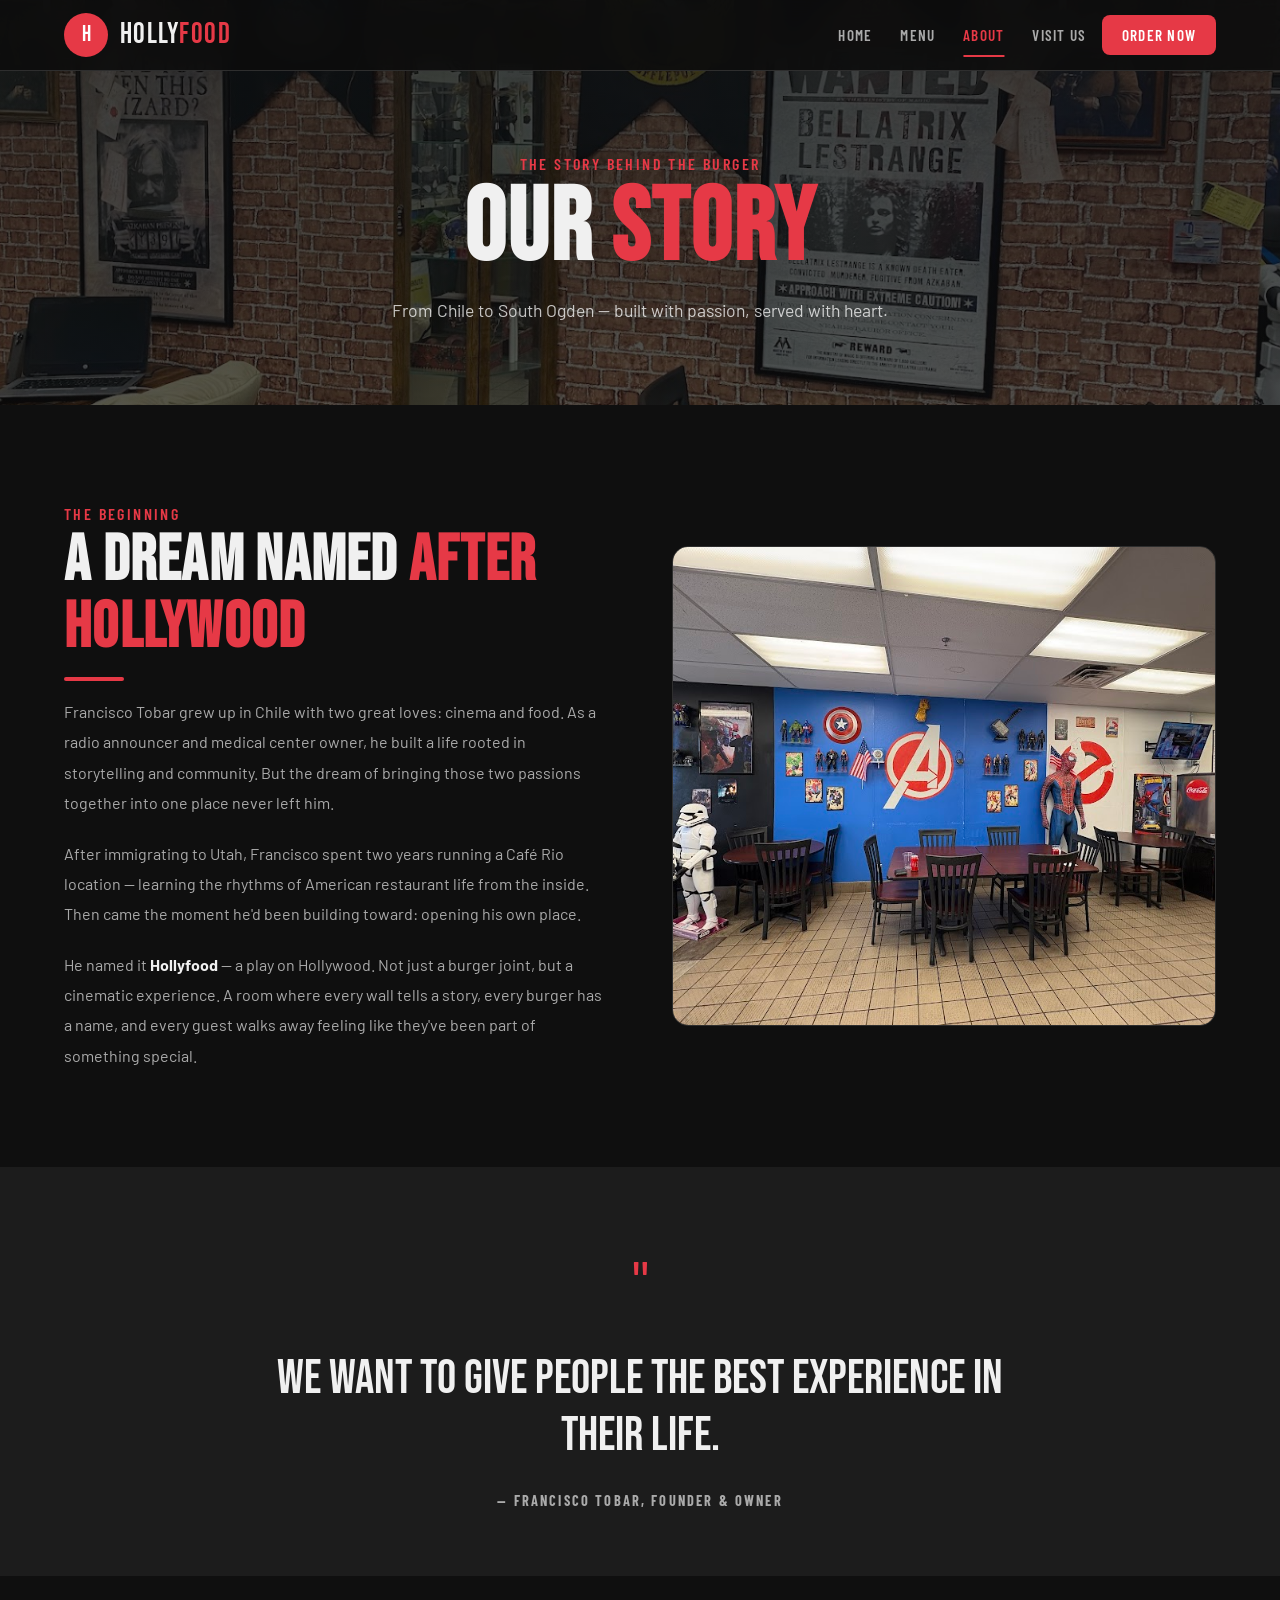
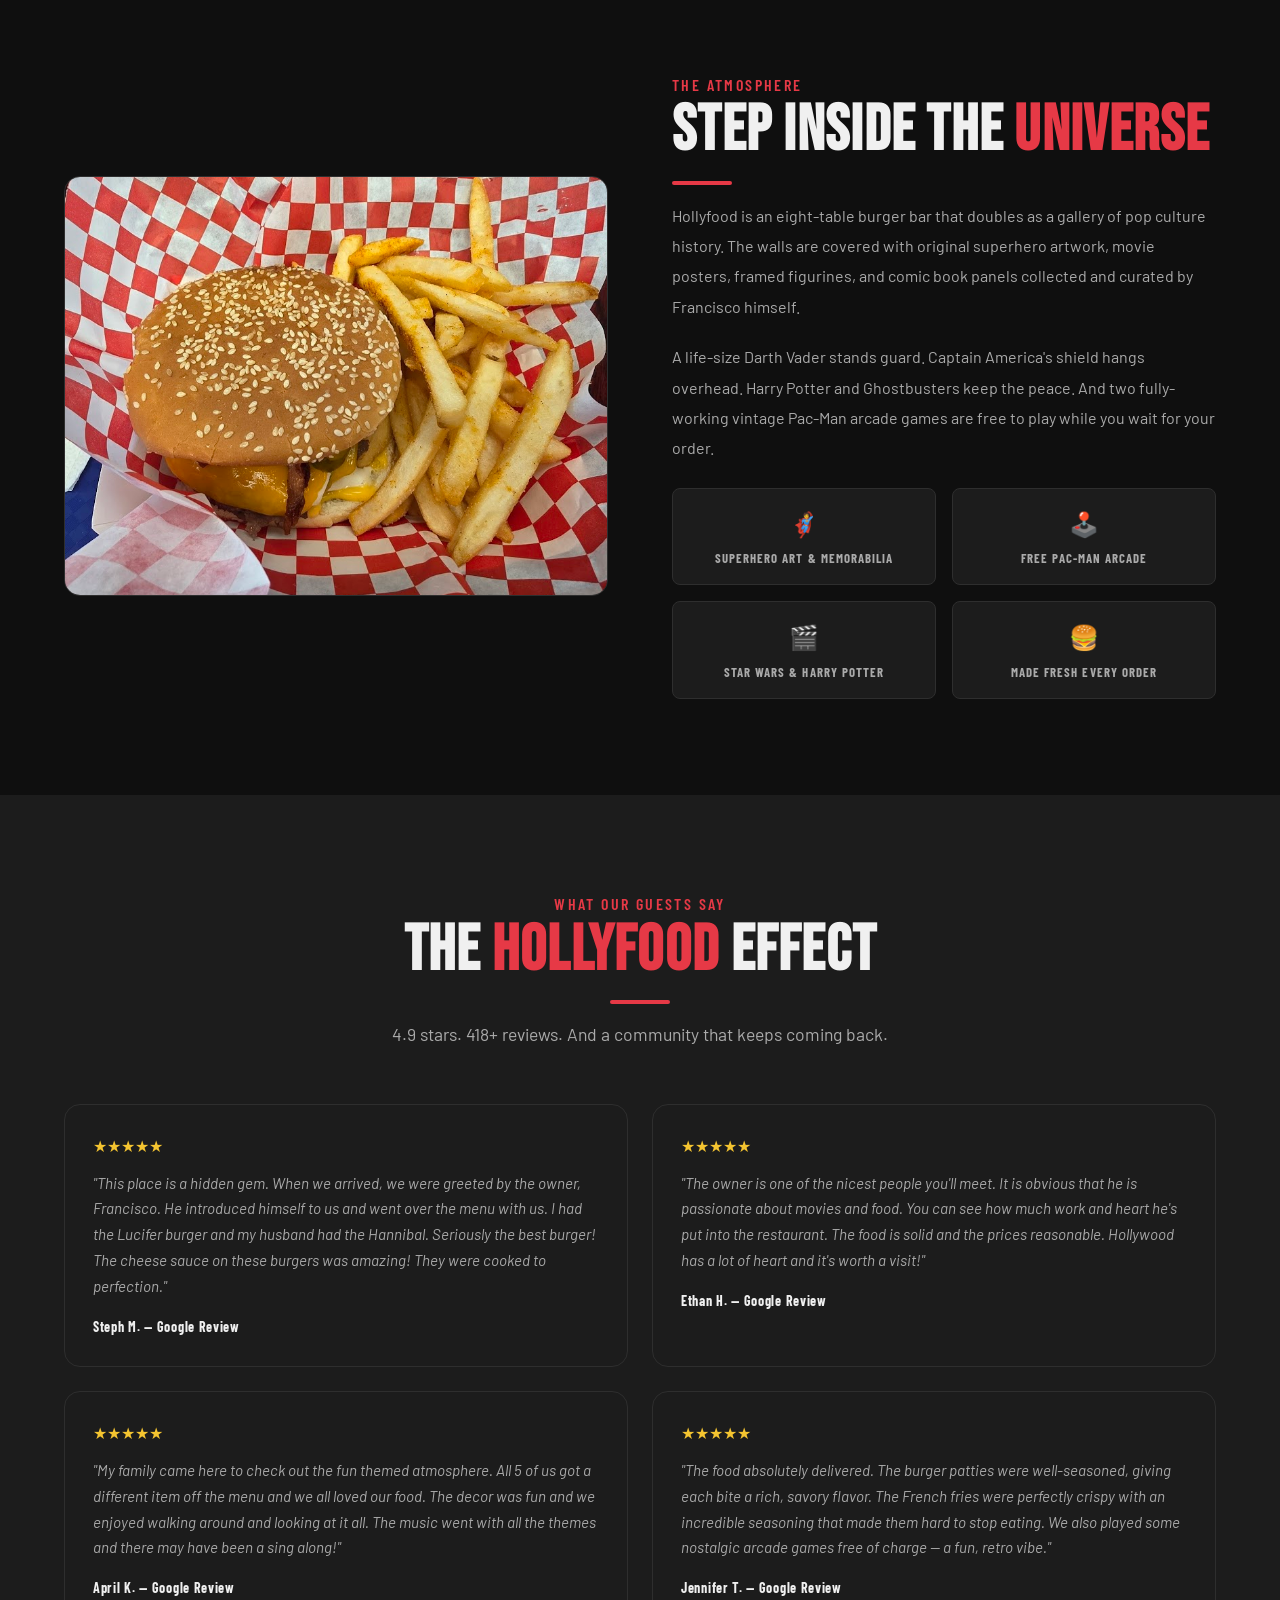
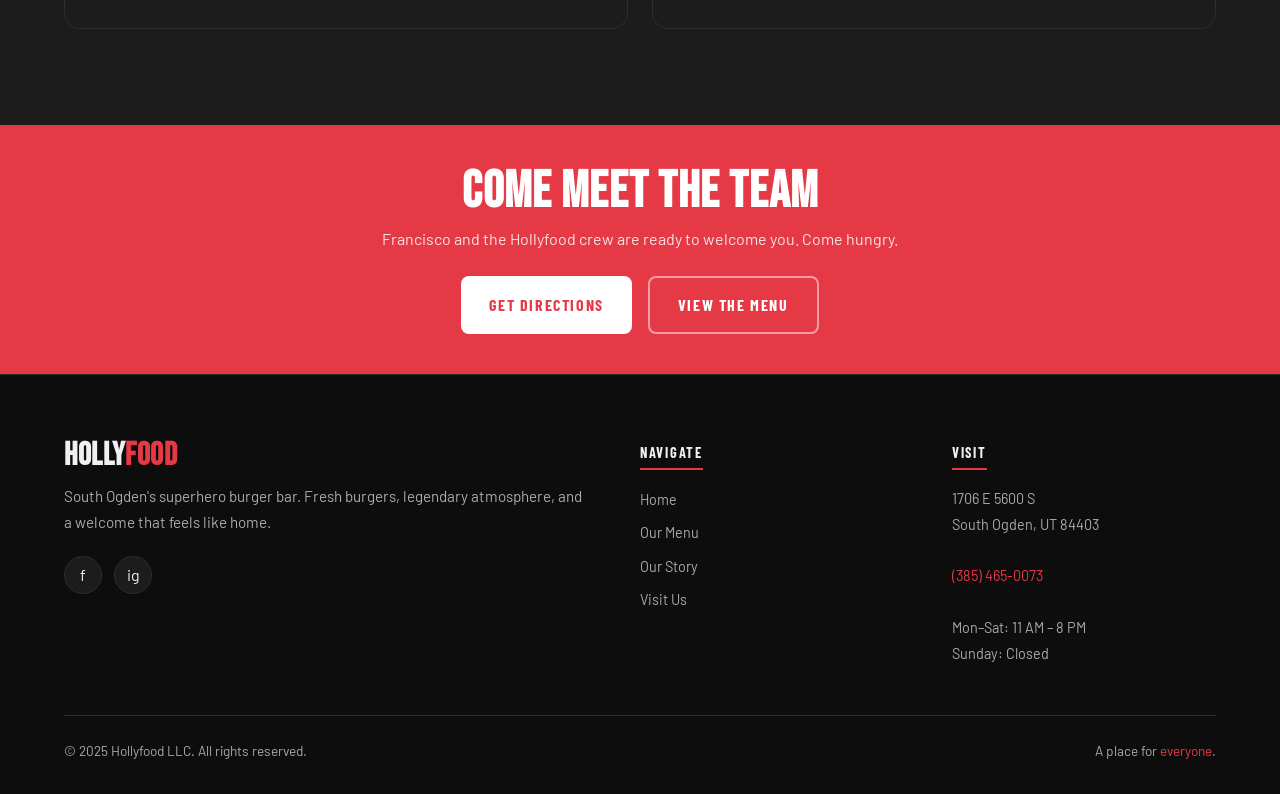
==== commit e07803d5: "fix: host Google Places images locally to fix 403 errors" ====
--- a/about.html
+++ b/about.html
@@ -38,7 +38,7 @@
 
   <!-- PAGE HERO -->
   <div class="page-hero">
-    <div class="hero-bg" style="background-image: url('https://maps.googleapis.com/maps/api/place/photo?maxwidth=1400&photo_reference=[base64]&key=AIzaSyDHy2hvJktkHKO5pfXkhJdqltlngdhf1ts'); background-position: center;"></div>
+    <div class="hero-bg" style="background-image: url('images/photo-16.jpg'); background-position: center;"></div>
     <div class="hero-overlay"></div>
     <div class="page-hero-content">
       <span class="subheading">The Story Behind the Burger</span>
@@ -68,7 +68,7 @@
         <div class="reveal reveal-delay-2">
           <div class="photo-card card" style="height: 480px;">
             <img
-              src="https://maps.googleapis.com/maps/api/place/photo?maxwidth=800&photo_reference=[base64]&key=AIzaSyDHy2hvJktkHKO5pfXkhJdqltlngdhf1ts"
+              src="images/photo-6.jpg"
               alt="Hollyfood's superhero and movie memorabilia atmosphere"
               style="width:100%; height:100%; object-fit: cover;"
             />
@@ -100,7 +100,7 @@
         <div class="reveal">
           <div class="photo-card card" style="height: 420px;">
             <img
-              src="https://maps.googleapis.com/maps/api/place/photo?maxwidth=800&photo_reference=[base64]&key=AIzaSyDHy2hvJktkHKO5pfXkhJdqltlngdhf1ts"
+              src="images/photo-17.jpg"
               alt="Hollyfood food and interior"
               style="width:100%; height:100%; object-fit:cover;"
             />
